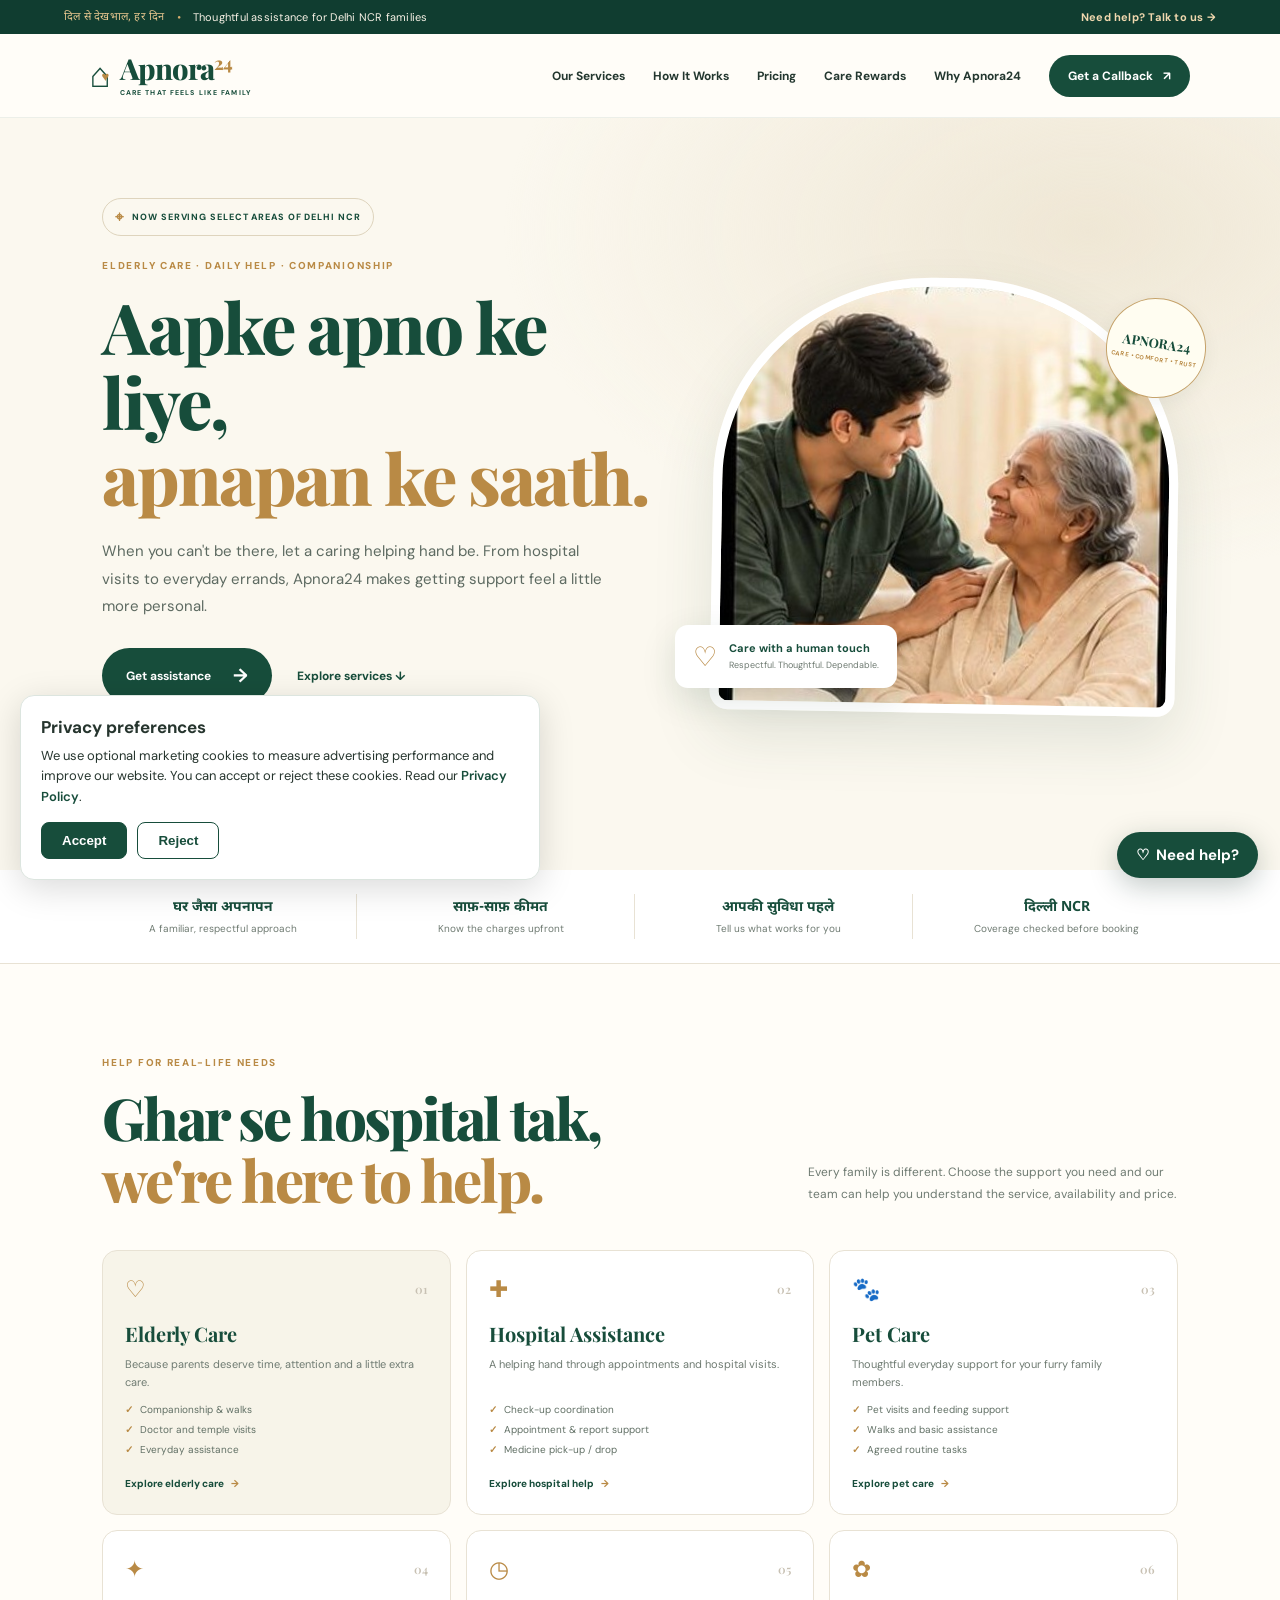
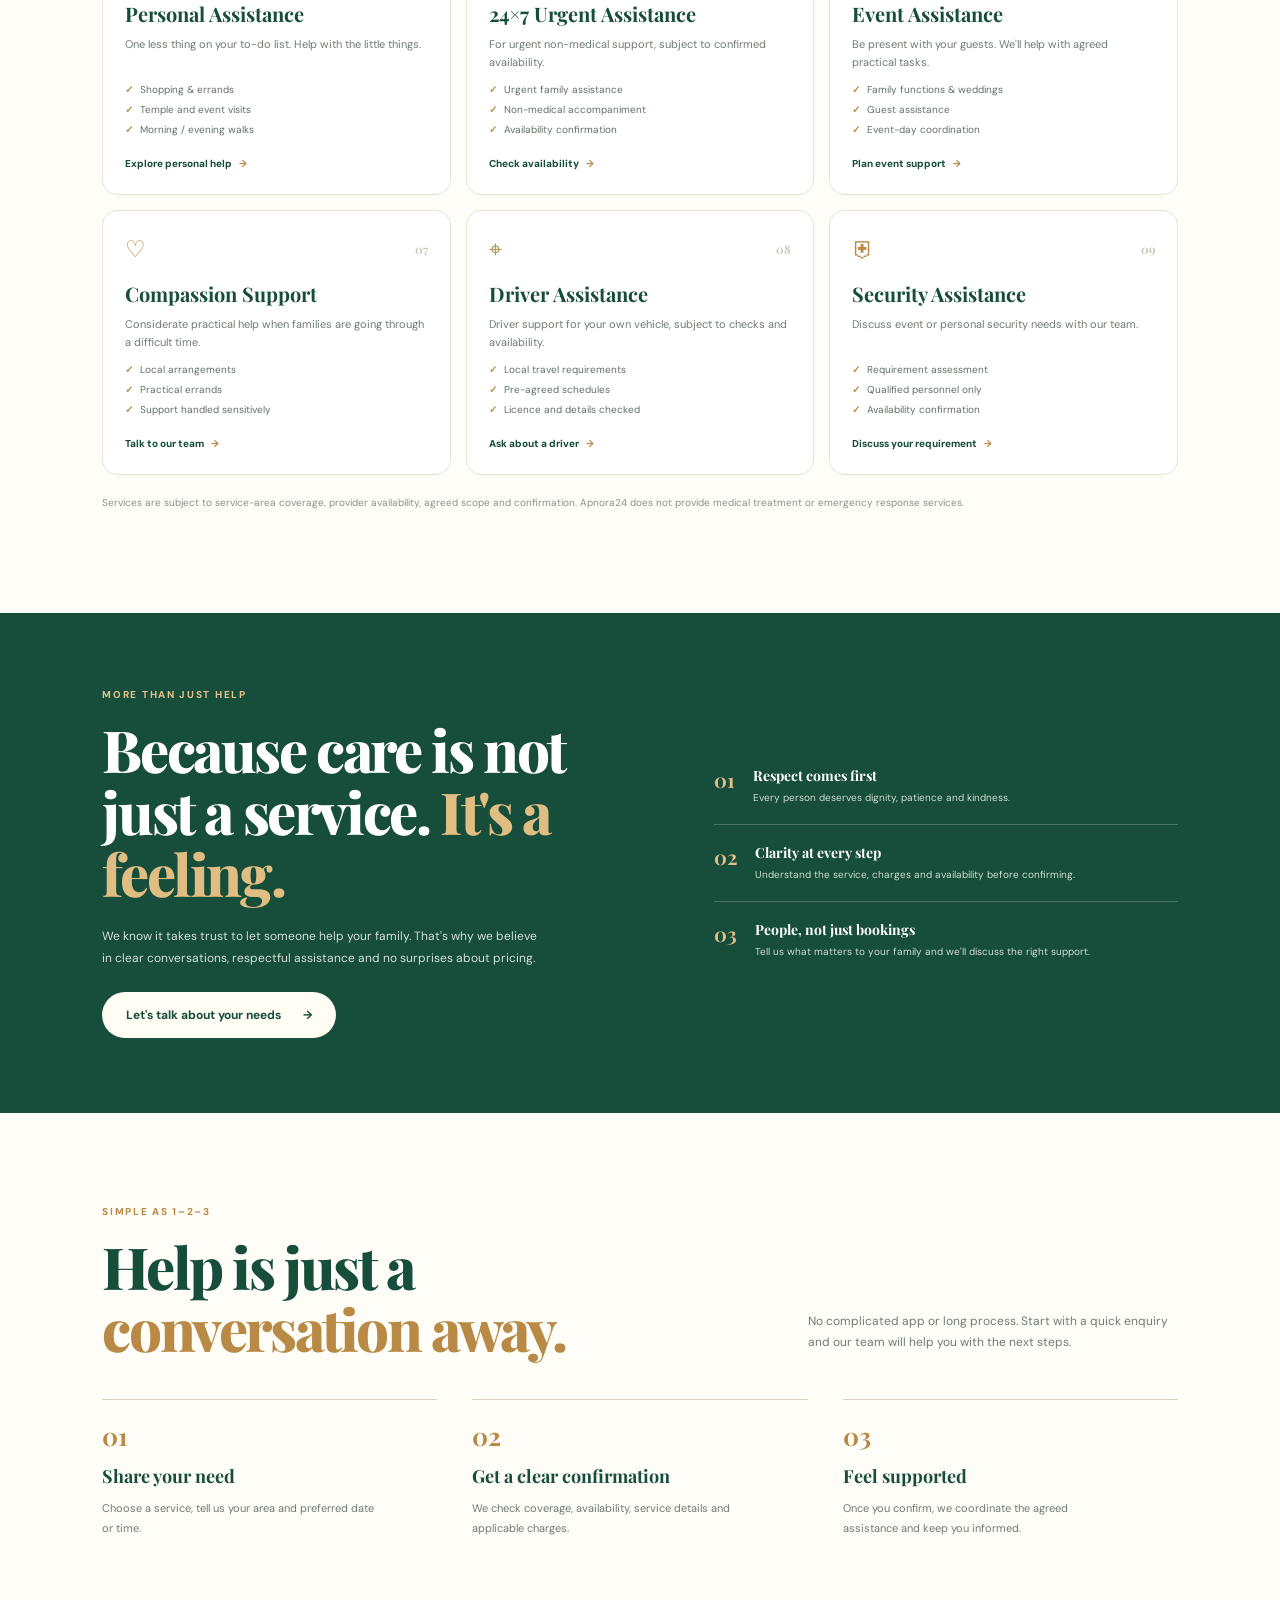
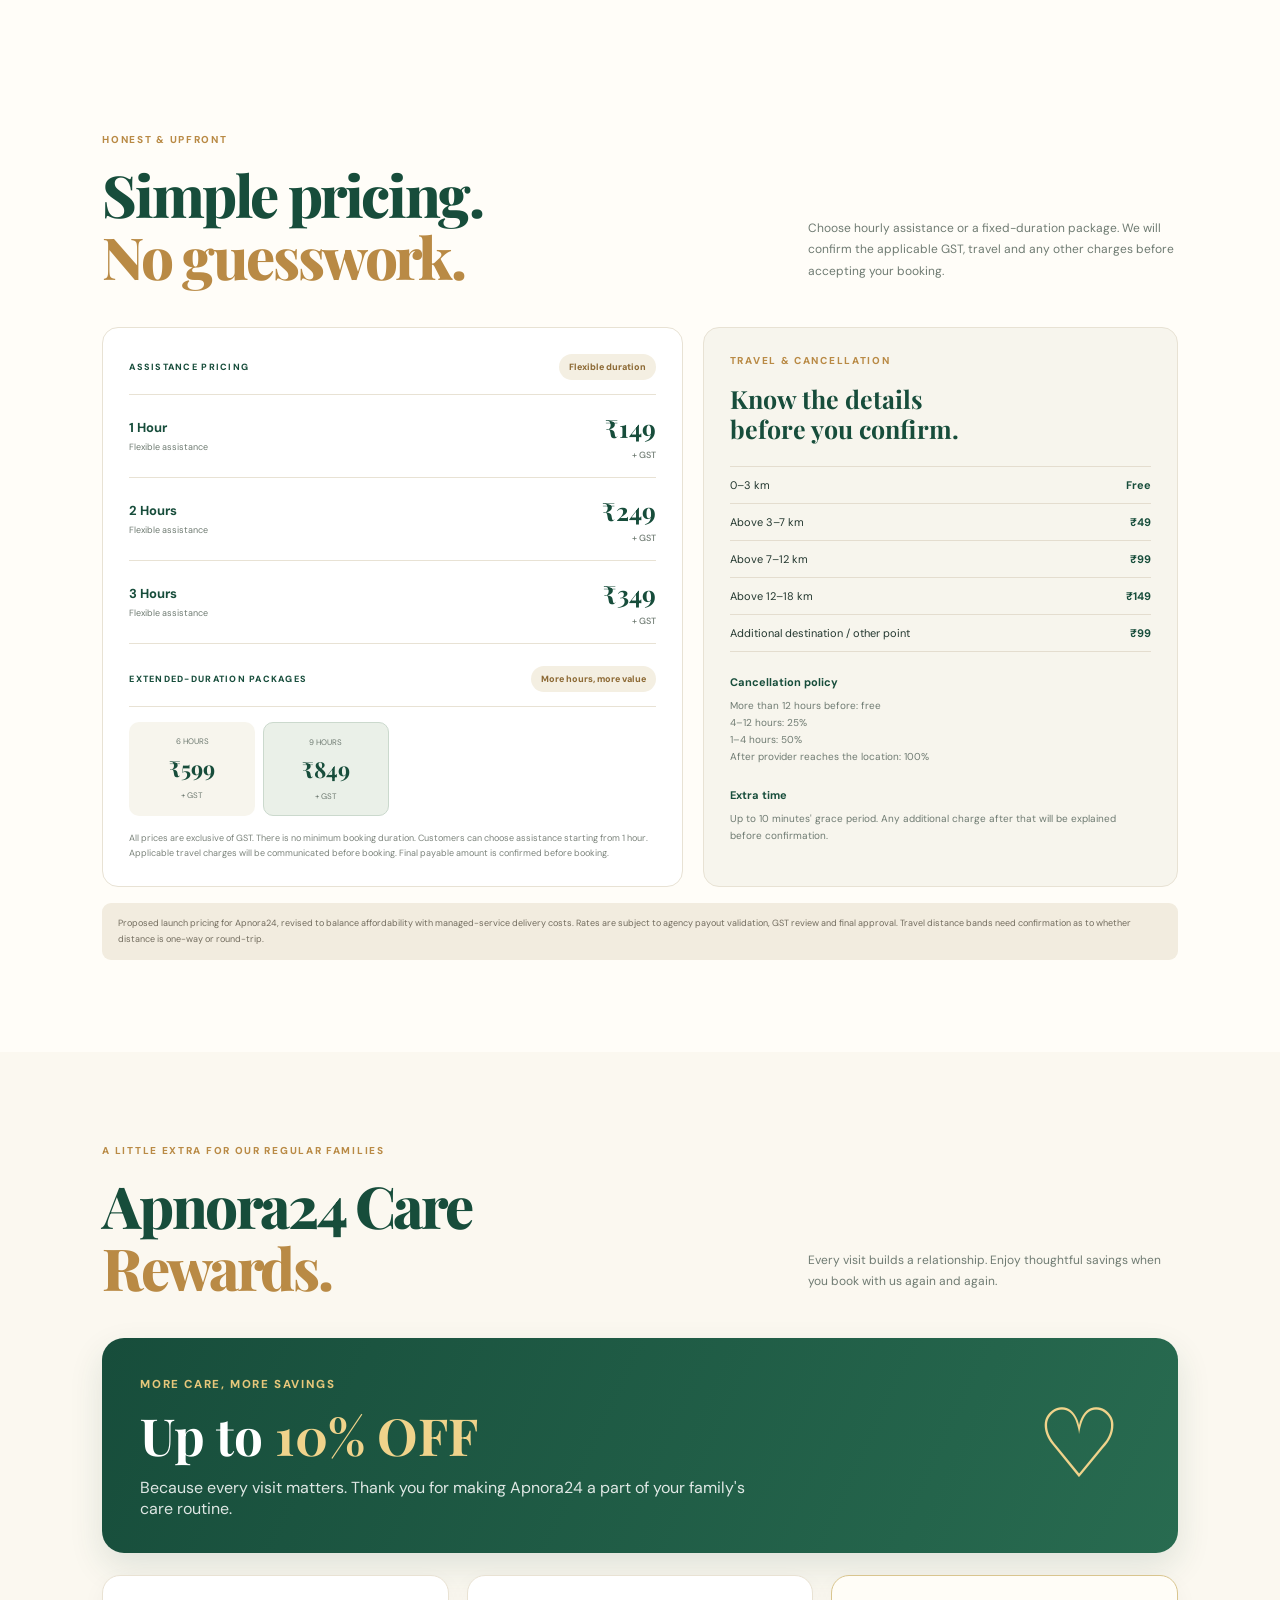
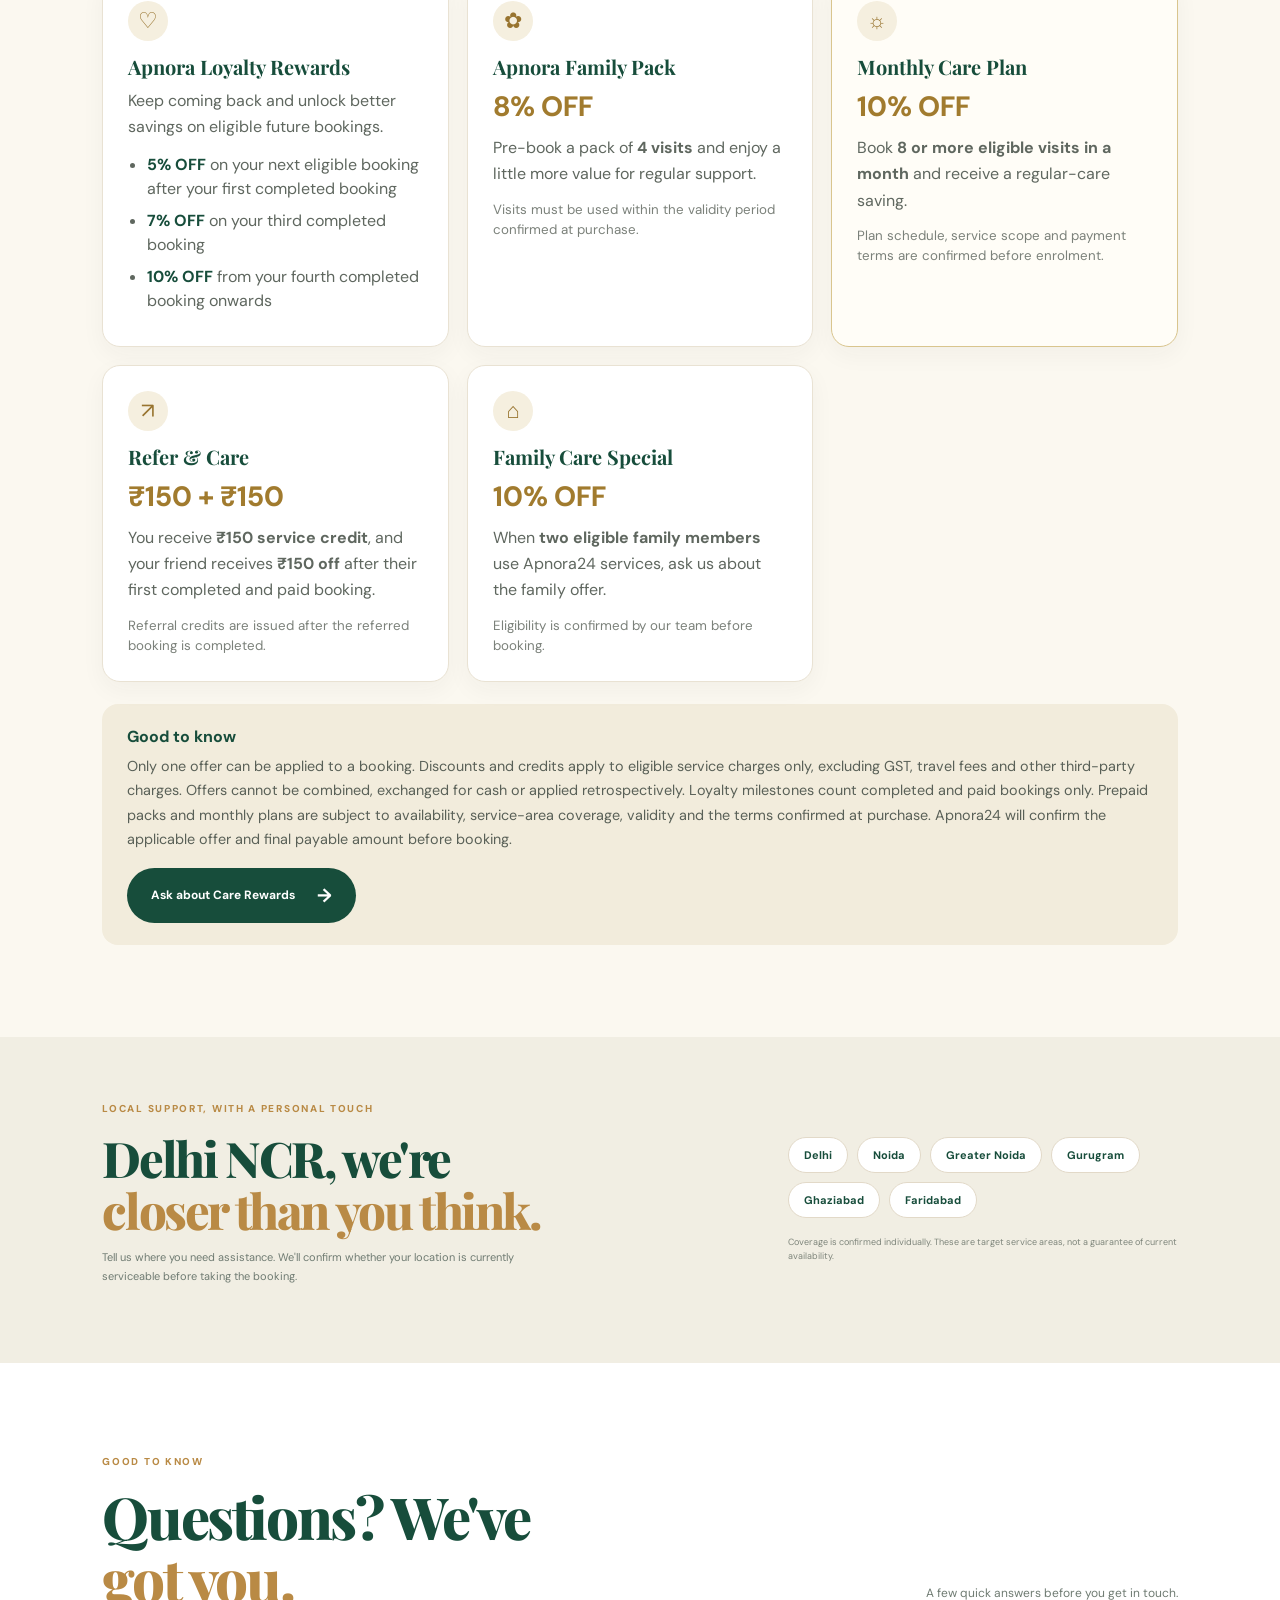
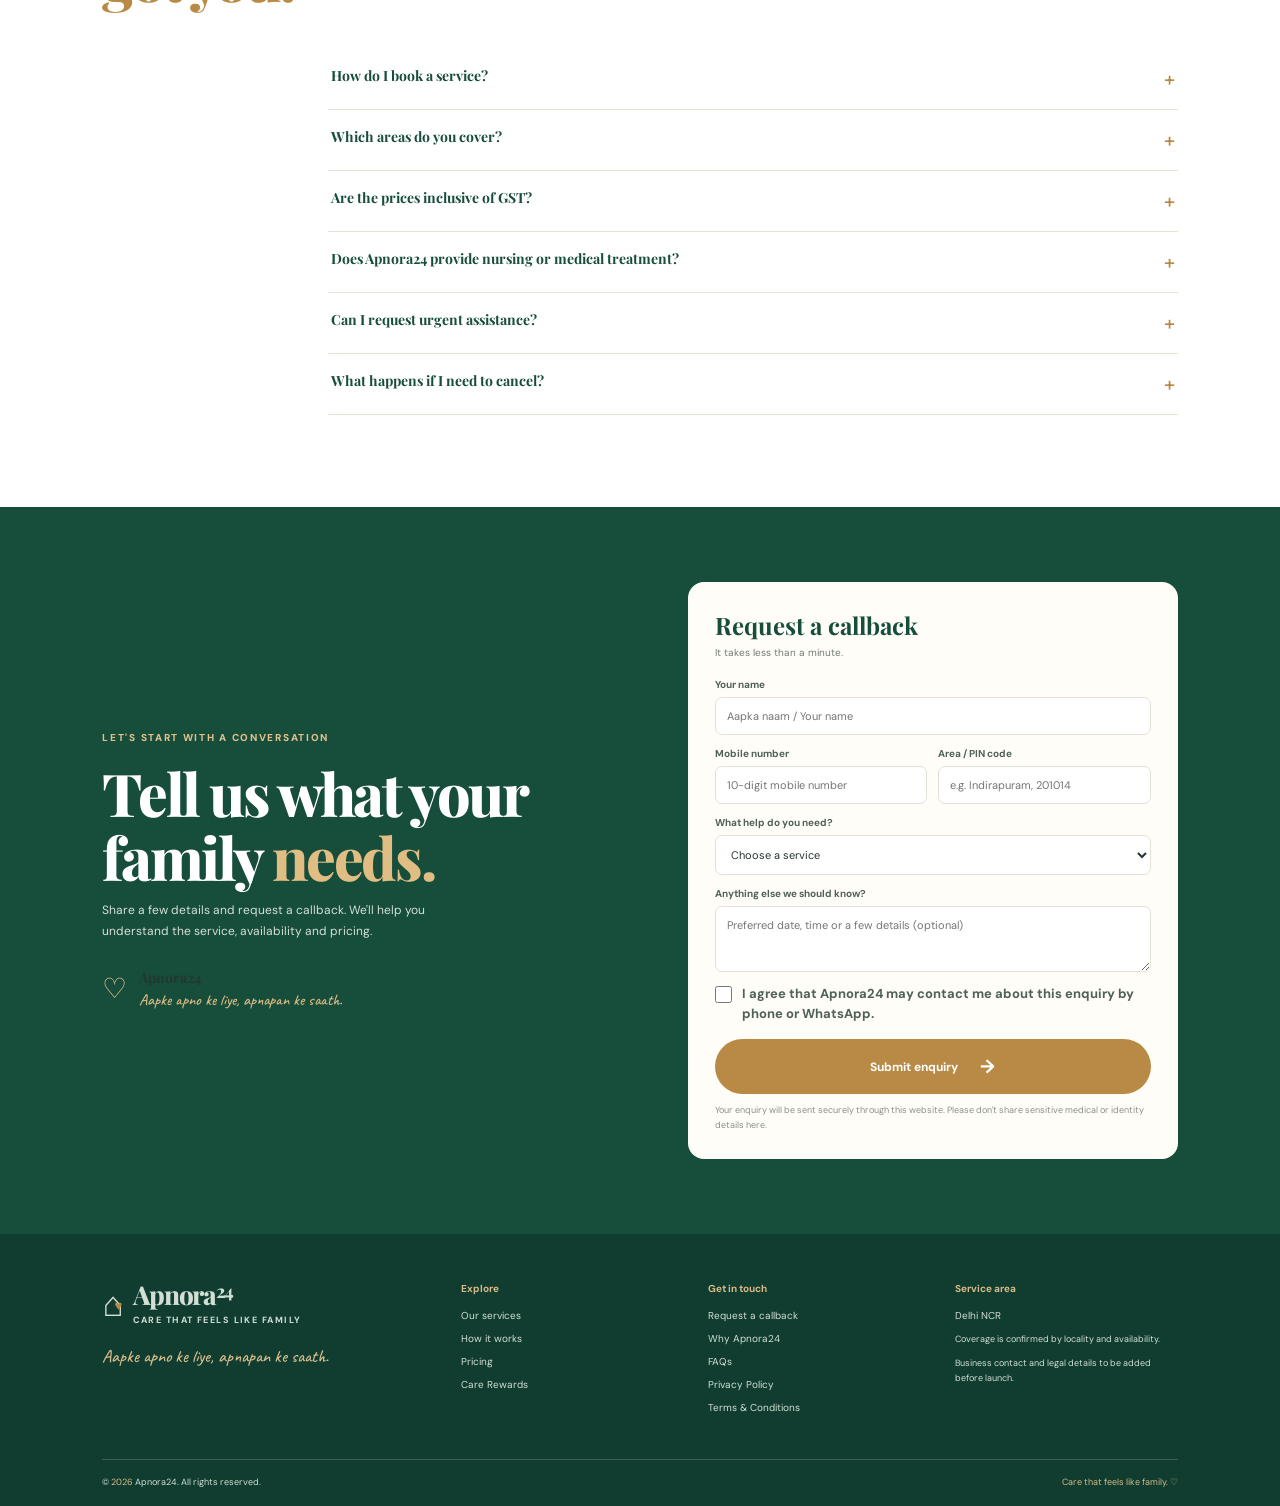
==== apnora24-simple-netlify/index.html @ 3bbb3d03 "Apnora 24 code" ====
<!doctype html>
<html lang="en">
<head>
<meta charset="utf-8"><meta name="viewport" content="width=device-width, initial-scale=1">
<meta name="theme-color" content="#174d3b">
<meta name="robots" content="index, follow, max-image-preview:large">
<link rel="canonical" href="https://apnora24.in/">
<meta property="og:type" content="website">
<meta property="og:site_name" content="Apnora24">
<meta property="og:title" content="Apnora24 | Aapke apno ke liye, apnapan ke saath">
<meta property="og:description" content="Thoughtful elderly care, hospital assistance, pet care and everyday help for families across Delhi NCR.">
<meta property="og:url" content="https://apnora24.in/">
<meta property="og:image" content="https://apnora24.in/assets/care-companionship.jpg">
<meta property="og:image:alt" content="A warm moment between a caregiver and an elderly woman">
<meta name="twitter:card" content="summary_large_image">
<meta name="twitter:title" content="Apnora24 | Care that feels like family">
<meta name="twitter:description" content="Thoughtful assistance for families across Delhi NCR.">
<meta name="twitter:image" content="https://apnora24.in/assets/care-companionship.jpg">
<meta name="twitter:image:alt" content="A warm moment between a caregiver and an elderly woman">
<script type="application/ld+json">
{
  "@context": "https://schema.org",
  "@type": "Organization",
  "name": "Apnora24",
  "url": "https://apnora24.in/",
  "description": "Apnora24 provides non-clinical elderly care, hospital assistance, pet care and everyday assistance, subject to service-area coverage and availability.",
  "areaServed": {
    "@type": "AdministrativeArea",
    "name": "Delhi NCR, India"
  }
}
</script>
<meta name="description" content="Apnora24 brings thoughtful elderly care, hospital assistance, pet care and everyday help to families across Delhi NCR. Aapke apno ke liye, apnapan ke saath.">
<title>Apnora24 | Aapke apno ke liye, apnapan ke saath</title>
<link rel="preconnect" href="https://fonts.googleapis.com"><link rel="preconnect" href="https://fonts.gstatic.com" crossorigin>
<link href="https://fonts.googleapis.com/css2?family=DM+Sans:wght@400;500;600;700;800&family=Playfair+Display:wght@600;700;800&family=Noto+Sans+Devanagari:wght@400;500;600;700&family=Caveat:wght@500;600&display=swap" rel="stylesheet">
<link rel="stylesheet" href="styles.css">
<link rel="stylesheet" href="chat-widget.css">

<!-- Meta Pixel: consent-aware implementation -->
<script>
(function () {
  const PIXEL_ID = '1495235305780055';
  const CONSENT_KEY = 'apnora24_marketing_consent';

  function loadMetaPixel() {
    if (window.apnoraPixelLoaded) return;

    window.apnoraPixelLoaded = true;

    !function(f,b,e,v,n,t,s)
    {
      if(f.fbq)return;
      n=f.fbq=function(){
        n.callMethod ?
        n.callMethod.apply(n,arguments) : n.queue.push(arguments);
      };
      if(!f._fbq)f._fbq=n;
      n.push=n;
      n.loaded=true;
      n.version='2.0';
      n.queue=[];
      t=b.createElement(e);
      t.async=true;
      t.src=v;
      s=b.getElementsByTagName(e)[0];
      s.parentNode.insertBefore(t,s);
    }(window, document, 'script',
      'https://connect.facebook.net/en_US/fbevents.js');

    fbq('init', PIXEL_ID);
    fbq('track', 'PageView');
  }

  window.apnoraEnableMarketingTracking = function () {
    try {
      localStorage.setItem(CONSENT_KEY, 'accepted');
    } catch (e) {}

    loadMetaPixel();
  };

  window.apnoraRejectMarketingTracking = function () {
    try {
      localStorage.setItem(CONSENT_KEY, 'rejected');
    } catch (e) {}
  };

  try {
    if (localStorage.getItem(CONSENT_KEY) === 'accepted') {
      loadMetaPixel();
    }
  } catch (e) {}
})();
</script>
<!-- End consent-aware Meta Pixel -->
</head>
<body>
<div class="announcement"><span>दिल से देखभाल, हर दिन</span><i>•</i> Thoughtful assistance for Delhi NCR families <a href="#enquiry">Need help? Talk to us <b>→</b></a></div>
<header class="header">
  <a class="brand" href="#home" aria-label="Apnora24 home"><span class="brand-symbol">⌂<b>♥</b></span><span class="brand-name">Apnora<span>24</span><small>CARE THAT FEELS LIKE FAMILY</small></span></a>
  <button class="menu-toggle" aria-label="Open navigation" aria-expanded="false">☰</button>
  <nav class="nav"><a href="#services">Our Services</a><a href="#how">How It Works</a><a href="#pricing">Pricing</a><a href="#care-rewards">Care Rewards</a><a href="#why">Why Apnora24</a><a class="nav-cta" href="#enquiry">Get a Callback <span>↗</span></a></nav>
</header>

<main>
<section class="hero" id="home">
 <div class="hero-copy">
  <div class="location-pill"><span>⌖</span> NOW SERVING SELECT AREAS OF DELHI NCR</div>
  <div class="eyebrow">ELDERLY CARE · DAILY HELP · COMPANIONSHIP</div>
  <h1>Aapke apno ke liye,<br><em>apnapan ke saath.</em></h1>
  <p class="hero-lead">When you can't be there, let a caring helping hand be. From hospital visits to everyday errands, Apnora24 makes getting support feel a little more personal.</p>
  <div class="hero-actions"><a class="btn btn-primary" href="#enquiry">Get assistance <span>→</span></a><a class="text-link" href="#services">Explore services <span>↓</span></a></div>
  <div class="hero-assurance"><span>✓ Clear pricing before confirmation</span><span>✓ Support for everyday needs</span></div>
  <div class="hero-hindi">“Apno ka khayal, ab aur aasaan.”</div>
 </div>
 <div class="hero-visual"><div class="hero-photo"><img src="assets/care-companionship.jpg" alt="A warm moment between a caregiver and an elderly woman"></div><div class="floating-card"><span class="heart">♡</span><div><b>Care with a human touch</b><small>Respectful. Thoughtful. Dependable.</small></div></div><div class="round-stamp">APNORA24<br><small>CARE • COMFORT • TRUST</small></div></div>
</section>

<section class="quick-benefits"><div><b>घर जैसा अपनापन</b><span>A familiar, respectful approach</span></div><div><b>साफ़-साफ़ कीमत</b><span>Know the charges upfront</span></div><div><b>आपकी सुविधा पहले</b><span>Tell us what works for you</span></div><div><b>दिल्ली NCR</b><span>Coverage checked before booking</span></div></section>

<section class="section services-section" id="services">
 <div class="section-heading"><div><div class="eyebrow">HELP FOR REAL-LIFE NEEDS</div><h2>Ghar se hospital tak,<br><em>we're here to help.</em></h2></div><p>Every family is different. Choose the support you need and our team can help you understand the service, availability and price.</p></div>
 <div class="service-grid">
  <article class="service-card featured"><div class="service-top"><span class="service-icon">♡</span><span class="service-number">01</span></div><h3>Elderly Care</h3><p>Because parents deserve time, attention and a little extra care.</p><ul><li>Companionship & walks</li><li>Doctor and temple visits</li><li>Everyday assistance</li></ul><a href="#enquiry">Explore elderly care <span>→</span></a></article>
  <article class="service-card"><div class="service-top"><span class="service-icon">✚</span><span class="service-number">02</span></div><h3>Hospital Assistance</h3><p>A helping hand through appointments and hospital visits.</p><ul><li>Check-up coordination</li><li>Appointment & report support</li><li>Medicine pick-up / drop</li></ul><a href="#enquiry">Explore hospital help <span>→</span></a></article>
  <article class="service-card"><div class="service-top"><span class="service-icon">🐾</span><span class="service-number">03</span></div><h3>Pet Care</h3><p>Thoughtful everyday support for your furry family members.</p><ul><li>Pet visits and feeding support</li><li>Walks and basic assistance</li><li>Agreed routine tasks</li></ul><a href="#enquiry">Explore pet care <span>→</span></a></article>
  <article class="service-card"><div class="service-top"><span class="service-icon">✦</span><span class="service-number">04</span></div><h3>Personal Assistance</h3><p>One less thing on your to-do list. Help with the little things.</p><ul><li>Shopping & errands</li><li>Temple and event visits</li><li>Morning / evening walks</li></ul><a href="#enquiry">Explore personal help <span>→</span></a></article>
  <article class="service-card"><div class="service-top"><span class="service-icon">◷</span><span class="service-number">05</span></div><h3>24×7 Urgent Assistance</h3><p>For urgent non-medical support, subject to confirmed availability.</p><ul><li>Urgent family assistance</li><li>Non-medical accompaniment</li><li>Availability confirmation</li></ul><a href="#enquiry">Check availability <span>→</span></a></article>
  <article class="service-card"><div class="service-top"><span class="service-icon">✿</span><span class="service-number">06</span></div><h3>Event Assistance</h3><p>Be present with your guests. We'll help with agreed practical tasks.</p><ul><li>Family functions & weddings</li><li>Guest assistance</li><li>Event-day coordination</li></ul><a href="#enquiry">Plan event support <span>→</span></a></article>
  <article class="service-card"><div class="service-top"><span class="service-icon">♡</span><span class="service-number">07</span></div><h3>Compassion Support</h3><p>Considerate practical help when families are going through a difficult time.</p><ul><li>Local arrangements</li><li>Practical errands</li><li>Support handled sensitively</li></ul><a href="#enquiry">Talk to our team <span>→</span></a></article>
  <article class="service-card"><div class="service-top"><span class="service-icon">⌖</span><span class="service-number">08</span></div><h3>Driver Assistance</h3><p>Driver support for your own vehicle, subject to checks and availability.</p><ul><li>Local travel requirements</li><li>Pre-agreed schedules</li><li>Licence and details checked</li></ul><a href="#enquiry">Ask about a driver <span>→</span></a></article>
  <article class="service-card"><div class="service-top"><span class="service-icon">⛨</span><span class="service-number">09</span></div><h3>Security Assistance</h3><p>Discuss event or personal security needs with our team.</p><ul><li>Requirement assessment</li><li>Qualified personnel only</li><li>Availability confirmation</li></ul><a href="#enquiry">Discuss your requirement <span>→</span></a></article>
 </div>
 <p class="section-footnote">Services are subject to service-area coverage, provider availability, agreed scope and confirmation. Apnora24 does not provide medical treatment or emergency response services.</p>
</section>

<section class="family-banner" id="why"><div class="family-copy"><div class="eyebrow light">MORE THAN JUST HELP</div><h2>Because care is not<br>just a service. <em>It's a feeling.</em></h2><p>We know it takes trust to let someone help your family. That's why we believe in clear conversations, respectful assistance and no surprises about pricing.</p><a class="btn btn-light" href="#enquiry">Let's talk about your needs <span>→</span></a></div><div class="family-points"><div><b>01</b><span><strong>Respect comes first</strong><small>Every person deserves dignity, patience and kindness.</small></span></div><div><b>02</b><span><strong>Clarity at every step</strong><small>Understand the service, charges and availability before confirming.</small></span></div><div><b>03</b><span><strong>People, not just bookings</strong><small>Tell us what matters to your family and we'll discuss the right support.</small></span></div></div></section>

<section class="section how-section" id="how"><div class="section-heading"><div><div class="eyebrow">SIMPLE AS 1–2–3</div><h2>Help is just a<br><em>conversation away.</em></h2></div><p>No complicated app or long process. Start with a quick enquiry and our team will help you with the next steps.</p></div><div class="steps"><div><span>01</span><h3>Share your need</h3><p>Choose a service, tell us your area and preferred date or time.</p></div><div><span>02</span><h3>Get a clear confirmation</h3><p>We check coverage, availability, service details and applicable charges.</p></div><div><span>03</span><h3>Feel supported</h3><p>Once you confirm, we coordinate the agreed assistance and keep you informed.</p></div></div></section>

<section class="section pricing-section" id="pricing"><div class="section-heading"><div><div class="eyebrow">HONEST & UPFRONT</div><h2>Simple pricing.<br><em>No guesswork.</em></h2></div><p>Choose hourly assistance or a fixed-duration package. We will confirm the applicable GST, travel and any other charges before accepting your booking.</p></div>
 <div class="pricing-layout">
    <div class="price-panel">
      <div class="price-panel-head"><span>ASSISTANCE PRICING</span><span class="price-tag">Flexible duration</span></div>
      <div class="hourly-row"><div><strong>1 Hour</strong><small>Flexible assistance</small></div><div class="price">₹149<small>+ GST</small></div></div>
      <div class="hourly-row"><div><strong>2 Hours</strong><small>Flexible assistance</small></div><div class="price">₹249<small>+ GST</small></div></div>
      <div class="hourly-row"><div><strong>3 Hours</strong><small>Flexible assistance</small></div><div class="price">₹349<small>+ GST</small></div></div>
      <div class="price-panel-head package-title"><span>EXTENDED-DURATION PACKAGES</span><span class="price-tag">More hours, more value</span></div>
      <div class="package-grid"><div class="package"><small>6 HOURS</small><strong>₹599</strong><span>+ GST</span></div><div class="package best"><small>9 HOURS</small><strong>₹849</strong><span>+ GST</span></div></div>
      <p class="price-note">All prices are exclusive of GST. There is no minimum booking duration. Customers can choose assistance starting from 1 hour. Applicable travel charges will be communicated before booking. Final payable amount is confirmed before booking.</p>
    </div>
    <div class="fees-panel"><div class="eyebrow">TRAVEL & CANCELLATION</div><h3>Know the details<br>before you confirm.</h3><div class="fee-list"><div><span>0–3 km</span><b>Free</b></div><div><span>Above 3–7 km</span><b>₹49</b></div><div><span>Above 7–12 km</span><b>₹99</b></div><div><span>Above 12–18 km</span><b>₹149</b></div><div><span>Additional destination / other point</span><b>₹99</b></div></div><div class="policy-mini"><strong>Cancellation policy</strong><p>More than 12 hours before: free<br>4–12 hours: 25%<br>1–4 hours: 50%<br>After provider reaches the location: 100%</p></div><div class="policy-mini"><strong>Extra time</strong><p>Up to 10 minutes' grace period. Any additional charge after that will be explained before confirmation.</p></div></div></div>
 <div class="pricing-disclaimer">Proposed launch pricing for Apnora24, revised to balance affordability with managed-service delivery costs. Rates are subject to agency payout validation, GST review and final approval. Travel distance bands need confirmation as to whether distance is one-way or round-trip.</div>
</section>

<section class="section rewards-section" id="care-rewards">
  <div class="section-heading">
    <div>
      <div class="eyebrow">A LITTLE EXTRA FOR OUR REGULAR FAMILIES</div>
      <h2>Apnora24 Care<br><em>Rewards.</em></h2>
    </div>
    <p>Every visit builds a relationship. Enjoy thoughtful savings when you book with us again and again.</p>
  </div>

  <div class="rewards-hero">
    <div>
      <span class="rewards-kicker">MORE CARE, MORE SAVINGS</span>
      <h3>Up to <strong>10% OFF</strong></h3>
      <p>Because every visit matters. Thank you for making Apnora24 a part of your family's care routine.</p>
    </div>
    <div class="rewards-heart" aria-hidden="true">♡</div>
  </div>

  <div class="rewards-grid">
    <article class="reward-card">
      <span class="reward-icon">♡</span>
      <h3>Apnora Loyalty Rewards</h3>
      <p>Keep coming back and unlock better savings on eligible future bookings.</p>
      <ul>
        <li><strong>5% OFF</strong> on your next eligible booking after your first completed booking</li>
        <li><strong>7% OFF</strong> on your third completed booking</li>
        <li><strong>10% OFF</strong> from your fourth completed booking onwards</li>
      </ul>
    </article>

    <article class="reward-card">
      <span class="reward-icon">✿</span>
      <h3>Apnora Family Pack</h3>
      <div class="reward-offer">8% OFF</div>
      <p>Pre-book a pack of <strong>4 visits</strong> and enjoy a little more value for regular support.</p>
      <small>Visits must be used within the validity period confirmed at purchase.</small>
    </article>

    <article class="reward-card featured-reward">
      <span class="reward-icon">☼</span>
      <h3>Monthly Care Plan</h3>
      <div class="reward-offer">10% OFF</div>
      <p>Book <strong>8 or more eligible visits in a month</strong> and receive a regular-care saving.</p>
      <small>Plan schedule, service scope and payment terms are confirmed before enrolment.</small>
    </article>

    <article class="reward-card">
      <span class="reward-icon">↗</span>
      <h3>Refer & Care</h3>
      <div class="reward-offer">₹150 + ₹150</div>
      <p>You receive <strong>₹150 service credit</strong>, and your friend receives <strong>₹150 off</strong> after their first completed and paid booking.</p>
      <small>Referral credits are issued after the referred booking is completed.</small>
    </article>

    <article class="reward-card">
      <span class="reward-icon">⌂</span>
      <h3>Family Care Special</h3>
      <div class="reward-offer">10% OFF</div>
      <p>When <strong>two eligible family members</strong> use Apnora24 services, ask us about the family offer.</p>
      <small>Eligibility is confirmed by our team before booking.</small>
    </article>
  </div>

  <div class="rewards-terms">
    <strong>Good to know</strong>
    <p>Only one offer can be applied to a booking. Discounts and credits apply to eligible service charges only, excluding GST, travel fees and other third-party charges. Offers cannot be combined, exchanged for cash or applied retrospectively. Loyalty milestones count completed and paid bookings only. Prepaid packs and monthly plans are subject to availability, service-area coverage, validity and the terms confirmed at purchase. Apnora24 will confirm the applicable offer and final payable amount before booking.</p>
    <a class="btn btn-primary" href="#enquiry">Ask about Care Rewards <span>→</span></a>
  </div>
</section>


<section class="ncr-section"><div><div class="eyebrow">LOCAL SUPPORT, WITH A PERSONAL TOUCH</div><h2>Delhi NCR, we're<br><em>closer than you think.</em></h2><p>Tell us where you need assistance. We'll confirm whether your location is currently serviceable before taking the booking.</p></div><div class="area-chips"><span>Delhi</span><span>Noida</span><span>Greater Noida</span><span>Gurugram</span><span>Ghaziabad</span><span>Faridabad</span><small>Coverage is confirmed individually. These are target service areas, not a guarantee of current availability.</small></div></section>

<section class="faq-section section" id="faq"><div class="section-heading"><div><div class="eyebrow">GOOD TO KNOW</div><h2>Questions? We've<br><em>got you.</em></h2></div><p>A few quick answers before you get in touch.</p></div><div class="faq-list">
 <details><summary>How do I book a service?</summary><p>Send an enquiry through the form or WhatsApp once the official number is connected. Our team will confirm service details, coverage, availability and price before accepting the booking.</p></details>
 <details><summary>Which areas do you cover?</summary><p>Apnora24 is being set up for Delhi NCR. Service availability is checked by locality and schedule, so please share your PIN code or area with your enquiry.</p></details>
 <details><summary>Are the prices inclusive of GST?</summary><p>The hourly rates shown are marked as plus GST. For fixed packages, applicable GST and any travel charges will be clarified in the final quote before confirmation.</p></details>
 <details><summary>Does Apnora24 provide nursing or medical treatment?</summary><p>No. The services described on this website are assistance services, not diagnosis, nursing procedures, medical treatment or ambulance services. Any regulated clinical service would require a separately approved and appropriately qualified service model.</p></details>
 <details><summary>Can I request urgent assistance?</summary><p>You can enquire about urgent non-medical assistance. It is subject to actual team and provider availability and is not an emergency medical response service. For emergencies in India, call 112.</p></details>
 <details><summary>What happens if I need to cancel?</summary><p>The proposed cancellation schedule is shown in the pricing section. The applicable policy and amount will be shared during confirmation. Please verify the final approved policy before placing a booking.</p></details>
 </div></section>

<section class="enquiry-section" id="enquiry"><div class="enquiry-copy"><div class="eyebrow light">LET'S START WITH A CONVERSATION</div><h2>Tell us what your<br>family <em>needs.</em></h2><p>Share a few details and request a callback. We'll help you understand the service, availability and pricing.</p><div class="contact-promise"><span>♡</span><div><b>Apnora24</b><small>Aapke apno ke liye, apnapan ke saath.</small></div></div></div>
 <form class="enquiry-form" id="enquiryForm" name="apnora24-enquiry" method="POST" data-netlify="true" netlify-honeypot="bot-field">
  <input type="hidden" name="form-name" value="apnora24-enquiry">
  <p class="apnora-honeypot" aria-hidden="true"><label>Leave this field empty <input name="bot-field" tabindex="-1" autocomplete="off"></label></p>
  <input type="hidden" name="subject" value="New Apnora24 website enquiry">
  <h3>Request a callback</h3><p class="form-intro">It takes less than a minute.</p>
  <label>Your name<input name="name" required maxlength="100" placeholder="Aapka naam / Your name"></label>
  <div class="form-row"><label>Mobile number<input name="phone" required inputmode="numeric" pattern="[6-9][0-9]{9}" maxlength="10" placeholder="10-digit mobile number"></label><label>Area / PIN code<input name="area" required maxlength="120" placeholder="e.g. Indirapuram, 201014"></label></div>
  <label>What help do you need?<select name="service" required><option value="">Choose a service</option><option>Elderly Care</option><option>Hospital Assistance</option><option>Pet Care</option><option>Personal Assistance</option><option>24×7 Urgent Assistance</option><option>Event Assistance</option><option>Compassion Support</option><option>Driver Assistance</option><option>Security Assistance</option></select></label>
  <label>Anything else we should know?<textarea name="message" rows="3" maxlength="1000" placeholder="Preferred date, time or a few details (optional)"></textarea></label>
  <label class="apnora-consent"><input type="checkbox" name="contactConsent" value="Yes" required><span>I agree that Apnora24 may contact me about this enquiry by phone or WhatsApp.</span></label>
  <button class="btn btn-gold" type="submit">Submit enquiry <span>→</span></button>
  <p class="form-hint" id="formHint" role="status" aria-live="polite">Your enquiry will be sent securely through this website. Please don't share sensitive medical or identity details here.</p>
  <a class="apnora-whatsapp-after" id="whatsappAfterSubmit" hidden target="_blank" rel="noopener noreferrer">Continue on WhatsApp <span>→</span></a>
</form></section>
</main>
<footer class="footer"><div class="footer-brand"><a class="brand brand-footer" href="#home"><span class="brand-symbol">⌂<b>♥</b></span><span class="brand-name">Apnora<span>24</span><small>CARE THAT FEELS LIKE FAMILY</small></span></a><p>Aapke apno ke liye, apnapan ke saath.</p></div><div><strong>Explore</strong><a href="#services">Our services</a><a href="#how">How it works</a><a href="#pricing">Pricing</a><a href="#care-rewards">Care Rewards</a></div><div><strong>Get in touch</strong><a href="#enquiry">Request a callback</a><a href="#why">Why Apnora24</a><a href="#faq">FAQs</a><a href="privacy-policy.html">Privacy Policy</a><a href="terms.html">Terms &amp; Conditions</a></div><div><strong>Service area</strong><span>Delhi NCR</span><small>Coverage is confirmed by locality and availability.</small><small>Business contact and legal details to be added before launch.</small></div><div class="footer-bottom"><span>© <span id="year"></span> Apnora24. All rights reserved.</span><span>Care that feels like family. ♡</span></div></footer>

<div class="apnora-chat" id="apnoraChat">
  <button class="apnora-chat-launch" id="apnoraChatLaunch" type="button" aria-expanded="false" aria-controls="apnoraChatPanel" aria-label="Open Apnora24 website assistant">♡ <span>Need help?</span></button>
  <section class="apnora-chat-panel" id="apnoraChatPanel" aria-label="Apnora24 help assistant" hidden>
    <header class="apnora-chat-header"><div><strong>Apnora24 Assistant</strong><small>Instant answers · Website help</small></div><button id="apnoraChatClose" type="button" aria-label="Close chat">×</button></header>
    <div class="apnora-chat-messages" id="apnoraChatMessages" aria-live="polite" aria-relevant="additions"><div class="apnora-chat-bubble bot">Namaste! 👋 Welcome to Apnora24. I can help you understand our services, prices, Care Rewards and Delhi NCR coverage. You can also request a callback or continue on WhatsApp.</div></div>
    <div class="apnora-chat-quick" id="apnoraChatQuick" aria-label="Suggested questions"><button type="button" data-chat-action="services">Our services</button><button type="button" data-chat-action="pricing">Pricing</button><button type="button" data-chat-action="rewards">Care Rewards</button><button type="button" data-chat-action="areas">Service areas</button><button type="button" data-chat-action="booking">Request callback</button><button type="button" data-chat-action="whatsapp">WhatsApp</button></div>
    <form class="apnora-chat-input" id="apnoraChatForm"><input id="apnoraChatInput" type="text" maxlength="300" autocomplete="off" placeholder="Type your question..." aria-label="Type your question" required><button type="submit" aria-label="Send message">➤</button></form>
    <p class="apnora-chat-foot">Automated website assistant, not a live agent. For medical emergencies in India, call 112.</p>
  </section>
</div>

<script src="config.js"></script><script src="script.js"></script>

<!-- Marketing cookie consent -->
<div id="apnoraCookieBanner" class="cookie-banner" hidden>
  <div>
    <strong>Privacy preferences</strong>
    <p>
      We use optional marketing cookies to measure advertising
      performance and improve our website. You can accept or reject
      these cookies. Read our
      <a href="privacy-policy.html">Privacy Policy</a>.
    </p>
  </div>

  <div class="cookie-actions">
    <button type="button" id="apnoraAcceptCookies">
      Accept
    </button>

    <button type="button" id="apnoraRejectCookies">
      Reject
    </button>
  </div>
</div>
</body></html>
---- apnora24-simple-netlify/styles.css ----
*{box-sizing:border-box} :root{--green:#174d3b;--deep:#103d30;--gold:#b98a45;--cream:#fbf8ef;--ink:#23372f;--muted:#6f7b72;--line:#e8e2d4}html{scroll-behavior:smooth}body{margin:0;background:#fffdf8;color:var(--ink);font-family:"DM Sans","Noto Sans Devanagari",sans-serif}a{color:inherit;text-decoration:none}.announcement{background:var(--deep);color:#f8f2e6;padding:10px 5%;font-size:11px;display:flex;justify-content:center;gap:12px;align-items:center;letter-spacing:.02em}.announcement span{font-family:"Noto Sans Devanagari";color:#e5c58e}.announcement i{color:#d5ad6d}.announcement a{margin-left:auto;color:#f0d8ae;font-weight:700}.header{height:84px;display:flex;align-items:center;justify-content:space-between;padding:0 7%;background:#fffdf8;position:sticky;top:0;z-index:10;border-bottom:1px solid rgba(23,77,59,.08)}.brand{display:flex;align-items:center;gap:9px;color:var(--green)}.brand-symbol{font-size:35px;line-height:1;position:relative}.brand-symbol b{font-size:13px;color:var(--gold);position:absolute;left:12px;top:12px}.brand-name{font:800 29px "Playfair Display";letter-spacing:-1.3px;line-height:1}.brand-name>span{font-size:18px;color:var(--gold);vertical-align:top}.brand-name small{display:block;font:700 7px "DM Sans";letter-spacing:.16em;margin-top:5px}.nav{display:flex;align-items:center;gap:28px;font-size:12px;font-weight:700}.nav a:not(.nav-cta):hover{color:var(--gold)}.nav-cta{background:var(--green);color:white;padding:13px 19px;border-radius:30px}.nav-cta span{margin-left:7px}.menu-toggle{display:none;border:0;background:none;font-size:25px;color:var(--green)}.hero{background:radial-gradient(ellipse at 85% 15%,#efe7d5 0,transparent 38%),var(--cream);padding:80px 8% 78px;display:grid;grid-template-columns:1.08fr .92fr;gap:6%;align-items:center;overflow:hidden}.location-pill{display:inline-flex;gap:8px;align-items:center;padding:8px 12px;border:1px solid #ded4bd;border-radius:30px;color:var(--green);font-size:9px;font-weight:800;letter-spacing:.1em;margin-bottom:23px}.location-pill span{color:var(--gold);font-size:15px}.eyebrow{font-size:10px;font-weight:800;letter-spacing:.17em;color:var(--gold);margin-bottom:17px}.eyebrow.light{color:#e4c18b}.hero h1,.section h2,.family-copy h2,.enquiry-copy h2,.ncr-section h2{font:800 clamp(47px,5.5vw,72px)/1.07 "Playfair Display";letter-spacing:-2.4px;color:var(--green);margin:0}.hero h1 em,.section h2 em,.family-copy h2 em,.enquiry-copy h2 em,.ncr-section h2 em{font-style:normal;color:var(--gold)}.hero-lead{font-size:15px;line-height:1.85;max-width:510px;color:#5d6a61;margin:23px 0 27px}.hero-actions{display:flex;align-items:center;gap:25px}.btn{display:inline-flex;align-items:center;justify-content:center;gap:22px;border:0;border-radius:35px;padding:15px 24px;font:700 12px "DM Sans";cursor:pointer;transition:.2s}.btn:hover{transform:translateY(-2px);box-shadow:0 10px 25px #153d2d20}.btn-primary{background:var(--green);color:white}.btn-primary span,.btn-gold span{font-size:19px}.text-link{font-size:12px;font-weight:700;color:var(--green)}.hero-assurance{display:flex;flex-wrap:wrap;gap:17px;margin-top:29px;color:#66766a;font-size:10px}.hero-assurance span:first-letter{color:var(--gold)}.hero-hindi{font:600 22px "Caveat";color:#9a7844;margin-top:19px}.hero-visual{position:relative;max-width:470px;margin:auto;width:100%}.hero-photo{height:435px;border-radius:47% 47% 18px 18px;overflow:hidden;border:9px solid white;box-shadow:0 25px 60px #324d3820;transform:rotate(1deg)}.hero-photo img{width:100%;height:100%;object-fit:cover;object-position:center 43%}.floating-card{position:absolute;bottom:25px;left:-38px;background:white;padding:14px 18px;border-radius:13px;display:flex;gap:12px;align-items:center;box-shadow:0 12px 35px #153d2d20}.heart{font-size:27px;color:var(--gold)}.floating-card b,.floating-card small{display:block}.floating-card b{font-size:11px;color:var(--green)}.floating-card small{font-size:9px;color:var(--muted);margin-top:4px}.round-stamp{position:absolute;right:-28px;top:20px;width:100px;height:100px;border:1px solid #c6a36b;border-radius:50%;background:#fffdf1;display:grid;place-content:center;text-align:center;color:var(--green);font:700 13px "Playfair Display";transform:rotate(9deg);box-shadow:0 5px 18px #203b2810}.round-stamp small{font:700 6px "DM Sans";letter-spacing:.1em;color:var(--gold);margin-top:4px}.quick-benefits{display:grid;grid-template-columns:repeat(4,1fr);padding:24px 7%;background:white;border-bottom:1px solid var(--line);gap:10px}.quick-benefits div{padding:4px 15px;border-right:1px solid var(--line);text-align:center}.quick-benefits div:last-child{border:0}.quick-benefits b,.quick-benefits span{display:block}.quick-benefits b{font:700 14px "Noto Sans Devanagari";color:var(--green)}.quick-benefits span{font-size:10px;color:var(--muted);margin-top:5px}.section{padding:92px 8%}.section-heading{display:flex;justify-content:space-between;align-items:end;gap:40px;margin-bottom:40px}.section h2,.ncr-section h2{font-size:clamp(40px,4.7vw,58px)}.section-heading>p{max-width:370px;color:var(--muted);line-height:1.8;font-size:12px;margin-bottom:5px}.service-grid{display:grid;grid-template-columns:repeat(3,1fr);gap:15px}.service-card{border:1px solid var(--line);border-radius:15px;padding:23px 22px 21px;background:white;min-height:265px;transition:.22s}.service-card:hover{transform:translateY(-4px);box-shadow:0 15px 35px #1b4a3512;border-color:#d8c7a8}.service-card.featured{background:#f7f4e9}.service-top{display:flex;justify-content:space-between;align-items:center;margin-bottom:16px}.service-icon{font-size:23px;color:var(--gold)}.service-number{font:600 12px "Playfair Display";color:#c8c1b3}.service-card h3{font:700 20px "Playfair Display";color:var(--green);margin:0 0 8px}.service-card p{font-size:11px;line-height:1.65;color:var(--muted);min-height:37px;margin:0 0 11px}.service-card ul{list-style:none;padding:0;margin:0 0 15px}.service-card li{font-size:10px;color:#617065;margin:7px 0}.service-card li:before{content:"✓";color:var(--gold);font-weight:800;margin-right:7px}.service-card a{font-size:10px;font-weight:800;color:var(--green)}.service-card a span{color:var(--gold);margin-left:5px}.section-footnote{font-size:10px;color:#8a9188;margin-top:20px;line-height:1.6}.family-banner{background:var(--green);color:white;padding:75px 8%;display:grid;grid-template-columns:1fr .9fr;gap:9%;align-items:center}.family-copy h2{color:white;font-size:clamp(39px,4.7vw,58px)}.family-copy h2 em{color:#e0bd83}.family-copy>p{font-size:12px;line-height:1.8;color:#d4e0d7;max-width:440px;margin:22px 0}.btn-light{background:#fffdf4;color:var(--green)}.family-points>div{display:flex;gap:18px;padding:18px 0;border-bottom:1px solid #ffffff35}.family-points>div:last-child{border:0}.family-points>b,.family-points>div>b{font:700 20px "Playfair Display";color:#dfbd83}.family-points strong,.family-points small{display:block}.family-points strong{font:700 14px "Playfair Display"}.family-points small{font-size:10px;line-height:1.6;color:#d0ddd3;margin-top:5px}.steps{display:grid;grid-template-columns:repeat(3,1fr);gap:35px;margin-top:38px}.steps>div{border-top:1px solid #d9d0bd;padding-top:19px}.steps span{font:700 25px "Playfair Display";color:var(--gold)}.steps h3{font:700 18px "Playfair Display";color:var(--green);margin:12px 0 8px}.steps p{font-size:11px;line-height:1.8;color:var(--muted);max-width:280px}.pricing-section{background:#fffdf8}.pricing-layout{display:grid;grid-template-columns:1.1fr .9fr;gap:20px}.price-panel,.fees-panel{border:1px solid var(--line);border-radius:16px;padding:26px;background:white}.price-panel-head{display:flex;align-items:center;justify-content:space-between;font-size:9px;letter-spacing:.14em;font-weight:800;color:var(--green);padding-bottom:14px;border-bottom:1px solid var(--line)}.price-tag{font-size:9px;letter-spacing:0;background:#f4efe2;color:#8c6934;padding:7px 10px;border-radius:20px}.hourly-row{display:flex;justify-content:space-between;align-items:center;padding:16px 0;border-bottom:1px solid var(--line)}.hourly-row strong,.hourly-row small{display:block}.hourly-row strong{font-size:13px;color:var(--green)}.hourly-row small{font-size:9px;color:var(--muted);margin-top:5px}.price{font:700 25px "Playfair Display";color:var(--green);text-align:right}.price small{font:500 9px "DM Sans";color:var(--muted)}.urgent .price{color:#a56c35}.package-title{margin-top:22px}.package-grid{display:grid;grid-template-columns:repeat(4,1fr);gap:8px;margin-top:15px}.package{background:#f7f5ed;border-radius:10px;padding:14px 7px;text-align:center}.package.best{background:#eaf0e8;border:1px solid #cbd9cd}.package small,.package span{display:block;font-size:8px;color:var(--muted)}.package strong{display:block;font:700 22px "Playfair Display";color:var(--green);margin:7px 0}.price-note{font-size:9px;line-height:1.6;color:#7b837b;margin:15px 0 0}.fees-panel{background:#f7f5ed}.fees-panel h3{font:700 25px/1.2 "Playfair Display";color:var(--green);margin:0 0 22px}.fee-list{border-top:1px solid #e4ddcf}.fee-list div{display:flex;justify-content:space-between;padding:11px 0;border-bottom:1px solid #e4ddcf;font-size:11px}.fee-list b{color:var(--green)}.policy-mini{margin-top:18px}.policy-mini strong{font-size:11px;color:var(--green)}.policy-mini p{font-size:10px;line-height:1.7;color:var(--muted);margin:6px 0 0}.pricing-disclaimer{margin-top:16px;background:#f2ecdf;padding:13px 16px;border-radius:9px;color:#726c5e;font-size:9px;line-height:1.7}.ncr-section{background:#f1eee3;padding:65px 8%;display:flex;justify-content:space-between;align-items:center;gap:40px}.ncr-section h2{font-size:clamp(36px,4vw,49px)}.ncr-section p{font-size:11px;line-height:1.8;color:var(--muted);max-width:440px}.area-chips{display:flex;flex-wrap:wrap;gap:9px;max-width:390px}.area-chips span{background:white;border:1px solid #e2d9c8;border-radius:30px;padding:10px 15px;font-size:11px;color:var(--green);font-weight:700}.area-chips small{font-size:9px;color:#7e857b;line-height:1.6;margin-top:8px}.faq-section{background:white}.faq-list{max-width:850px;margin-left:auto}.faq-list details{border-bottom:1px solid var(--line);padding:17px 3px}.faq-list summary{font:700 14px "Playfair Display";color:var(--green);cursor:pointer;list-style:none;display:flex;justify-content:space-between;gap:20px}.faq-list summary:after{content:"+";font:500 20px "DM Sans";color:var(--gold)}.faq-list details[open] summary:after{content:"−"}.faq-list details p{font-size:11px;line-height:1.8;color:var(--muted);max-width:740px}.enquiry-section{background:var(--green);padding:75px 8%;display:grid;grid-template-columns:1fr 1fr;gap:9%;align-items:center}.enquiry-copy h2{color:white;font-size:clamp(42px,4.8vw,59px)}.enquiry-copy h2 em{color:#dfbd83}.enquiry-copy>p{color:#d5e0d7;line-height:1.8;font-size:12px;max-width:390px}.contact-promise{display:flex;align-items:center;gap:12px;margin-top:25px}.contact-promise>span{font-size:28px;color:#e2c08a}.contact-promise b,.contact-promise small{display:block}.contact-promise b{font:700 14px "Playfair Display"}.contact-promise small{font:500 16px "Caveat";color:#dfbd83;margin-top:3px}.enquiry-form{background:#fffdf8;border-radius:16px;padding:27px}.enquiry-form h3{font:700 24px "Playfair Display";color:var(--green);margin:0}.form-intro{font-size:10px;color:var(--muted);margin:5px 0 19px}.enquiry-form label{display:block;font-size:10px;font-weight:700;color:#506157;margin-bottom:12px}.enquiry-form input,.enquiry-form select,.enquiry-form textarea{display:block;width:100%;margin-top:6px;border:1px solid #e5e0d5;background:white;border-radius:7px;padding:11px;font:11px "DM Sans";color:var(--ink);outline:none}.enquiry-form input:focus,.enquiry-form select:focus,.enquiry-form textarea:focus{border-color:var(--green)}.form-row{display:grid;grid-template-columns:1fr 1fr;gap:11px}.btn-gold{background:var(--gold);color:white;width:100%;margin-top:4px}.form-hint{font-size:9px;line-height:1.6;color:#899087;margin-bottom:0}.footer{background:#103d30;color:#e7eee7;padding:48px 8% 18px;display:grid;grid-template-columns:1.5fr 1fr 1fr 1fr;gap:25px}.brand-footer{color:white}.brand-footer .brand-name{font-size:26px}.footer-brand>p{font:500 18px "Caveat";color:#d7bd8d}.footer>div:not(.footer-brand):not(.footer-bottom){display:flex;flex-direction:column;gap:10px;font-size:10px}.footer>div strong{color:#d8bb86;font-size:10px;margin-bottom:4px}.footer a,.footer span,.footer small{color:#d2dfd5}.footer a:hover{color:white}.footer small{font-size:9px;line-height:1.6}.footer-bottom{grid-column:1/-1;border-top:1px solid #ffffff30;padding-top:16px;margin-top:20px;display:flex;justify-content:space-between;color:#b9c9bd;font-size:9px}.footer-bottom span:last-child{color:#d8bb86}@media(max-width:900px){.nav{gap:15px}.hero{padding-top:60px}.hero h1{font-size:56px}.service-grid{grid-template-columns:repeat(2,1fr)}.pricing-layout{grid-template-columns:1fr}.family-banner{gap:5%}}@media(max-width:650px){.announcement{font-size:8px;gap:6px;flex-wrap:wrap}.announcement a{margin-left:0}.header{height:70px;padding:0 20px}.brand-name{font-size:25px}.menu-toggle{display:block}.nav{display:none;position:absolute;top:70px;left:0;right:0;background:#fffdf8;padding:20px 24px;flex-direction:column;align-items:stretch;box-shadow:0 15px 20px #102d2015}.nav.open{display:flex}.nav-cta{text-align:center}.hero{display:flex;flex-direction:column;align-items:stretch;padding:48px 23px 48px;gap:35px}.hero h1{font-size:47px;letter-spacing:-1.8px}.hero-lead{font-size:13px}.hero-assurance{font-size:9px;gap:10px}.hero-visual{width:85%;max-width:350px}.hero-photo{height:340px}.floating-card{left:-22px;bottom:14px;padding:10px 12px}.round-stamp{right:-22px;width:82px;height:82px;font-size:11px}.quick-benefits{grid-template-columns:1fr 1fr;padding:20px 13px;gap:15px}.quick-benefits div{border:0;text-align:left;padding:4px 9px}.quick-benefits b{font-size:12px}.quick-benefits span{font-size:9px}.section{padding:65px 22px}.section-heading{display:block;margin-bottom:28px}.section-heading>p{font-size:11px;margin-top:16px}.section h2{font-size:41px}.service-grid{grid-template-columns:1fr;gap:11px}.service-card{min-height:0;padding:20px}.service-card p{min-height:0}.family-banner{grid-template-columns:1fr;padding:60px 23px;gap:25px}.family-copy h2{font-size:40px}.family-points>div{padding:14px 0}.steps{grid-template-columns:1fr;gap:20px;margin-top:30px}.steps>div{padding-top:13px}.steps h3{margin:8px 0}.package-grid{grid-template-columns:repeat(2,1fr)}.price-panel,.fees-panel{padding:19px}.ncr-section{padding:55px 23px;display:block}.ncr-section h2{font-size:39px}.area-chips{margin-top:23px}.faq-list summary{font-size:12px}.enquiry-section{grid-template-columns:1fr;padding:58px 22px;gap:25px}.enquiry-copy h2{font-size:43px}.enquiry-form{padding:21px}.form-row{grid-template-columns:1fr;gap:0}.footer{padding:40px 22px 18px;grid-template-columns:1fr 1fr;gap:24px}.footer-brand{grid-column:1/-1}.footer-bottom{display:block;line-height:2}.footer-bottom span:last-child{display:block}}

/* Apnora24 Care Rewards */
.rewards-section { background: #fbf8f0; }
.rewards-hero {
  display:flex; align-items:center; justify-content:space-between; gap:24px;
  padding:34px 38px; margin:28px 0 22px; border-radius:22px;
  color:#fff; background:linear-gradient(115deg,#174d3b,#286b50);
  box-shadow:0 14px 34px rgba(23,77,59,.12);
}
.rewards-kicker { display:inline-block; font-size:.72rem; font-weight:800; letter-spacing:.14em; color:#e6c77b; }
.rewards-hero h3 { margin:8px 0; font-family:'Playfair Display',serif; font-size:clamp(2rem,4vw,3.3rem); }
.rewards-hero h3 strong { color:#f0d38b; }
.rewards-hero p { max-width:620px; margin:0; color:rgba(255,255,255,.86); }
.rewards-heart { color:#f0d38b; font-size:6rem; line-height:1; padding:0 18px; }
.rewards-grid { display:grid; grid-template-columns:repeat(3,minmax(0,1fr)); gap:18px; }
.reward-card {
  padding:25px; border:1px solid #e9e2d3; border-radius:18px; background:#fff;
  box-shadow:0 8px 24px rgba(35,55,43,.045);
}
.reward-card h3 { margin:12px 0 8px; color:#174d3b; font-family:'Playfair Display',serif; font-size:1.25rem; }
.reward-card p { margin:0 0 12px; color:#5f675f; line-height:1.65; }
.reward-card ul { margin:12px 0 0; padding-left:19px; color:#5f675f; }
.reward-card li { margin:8px 0; line-height:1.5; }
.reward-card li strong { color:#174d3b; }
.reward-icon { display:inline-grid; place-items:center; width:40px; height:40px; border-radius:50%; background:#f5efdf; color:#98742f; font-size:1.35rem; }
.reward-offer { margin:5px 0 10px; color:#a17b2e; font-size:1.75rem; font-weight:800; }
.reward-card small { display:block; color:#7b817a; line-height:1.5; }
.featured-reward { border:1px solid #d9c58e; background:#fffdf7; }
.rewards-terms { margin-top:22px; padding:22px 25px; border-radius:16px; background:#f2ecdc; color:#596057; }
.rewards-terms strong { display:block; margin-bottom:7px; color:#174d3b; }
.rewards-terms p { margin:0 0 16px; font-size:.9rem; line-height:1.7; }
@media (max-width:900px) {
  .rewards-grid { grid-template-columns:repeat(2,minmax(0,1fr)); }
}
@media (max-width:600px) {
  .rewards-hero { padding:26px 22px; }
  .rewards-heart { font-size:3.5rem; padding:0; }
  .rewards-grid { grid-template-columns:1fr; }
  .reward-card { padding:22px; }
}


/* Apnora24 chatbot enhancements */

.apnora-chat-quick {
  display: flex;
  flex-wrap: wrap;
  gap: 8px;
  padding: 12px;
}

.apnora-chat-quick button {
  cursor: pointer;
  border: 1px solid #d7e4dc;
  border-radius: 20px;
  background: #fff;
  color: #174d3b;
  padding: 9px 13px;
  font-size: 12px;
  font-weight: 600;
  transition: background .2s ease, color .2s ease;
}

.apnora-chat-quick button:hover,
.apnora-chat-quick button:focus-visible {
  background: #174d3b;
  color: #fff;
}

.apnora-chat-messages {
  scroll-behavior: smooth;
  overflow-y: auto;
  overscroll-behavior: contain;
}

.apnora-chat-bubble {
  white-space: pre-line;
  overflow-wrap: anywhere;
  line-height: 1.6;
}

.apnora-chat-quick button:focus-visible,
.apnora-chat-launch:focus-visible,
.apnora-chat-close:focus-visible {
  outline: 3px solid #d6a64f;
  outline-offset: 3px;
}

@media (max-width: 480px) {
  .apnora-chat-panel {
    width: calc(100vw - 24px);
    max-width: 400px;
    right: 12px;
    bottom: 80px;
  }

  .apnora-chat-quick button {
    font-size: 11px;
    padding: 8px 10px;
  }
}


/* Apnora24 cookie consent banner */
.cookie-banner {
  position: fixed;
  bottom: 20px;
  left: 20px;
  z-index: 10000;
  width: min(520px, calc(100% - 40px));
  padding: 20px;
  background: #ffffff;
  color: #26352e;
  border: 1px solid #dce5df;
  border-radius: 14px;
  box-shadow: 0 8px 35px rgba(0, 0, 0, 0.15);
}

.cookie-banner[hidden] {
  display: none !important;
}

.cookie-banner strong {
  font-size: 17px;
}

.cookie-banner p {
  font-size: 13px;
  line-height: 1.6;
  margin: 8px 0 14px;
}

.cookie-banner a {
  color: #174d3b;
  font-weight: 600;
}

.cookie-actions {
  display: flex;
  gap: 10px;
}

.cookie-actions button {
  padding: 10px 20px;
  border-radius: 8px;
  border: 1px solid #174d3b;
  background: #174d3b;
  color: white;
  cursor: pointer;
  font-weight: 600;
}

.cookie-actions button:last-child {
  background: white;
  color: #174d3b;
}

@media (max-width: 480px) {
  .cookie-banner {
    left: 10px;
    bottom: 10px;
    width: calc(100% - 20px);
  }
}
---- apnora24-simple-netlify/chat-widget.css ----
/* Apnora24 chatbot and enquiry-form enhancements. */
.apnora-honeypot { position:absolute !important; left:-10000px !important; width:1px !important; height:1px !important; overflow:hidden !important; }
.apnora-consent { display:flex !important; flex-direction:row !important; align-items:flex-start !important; gap:10px !important; font-size:13px !important; line-height:1.5 !important; }
.apnora-consent input { width:17px !important; min-width:17px !important; height:17px !important; margin:2px 0 0 !important; flex:0 0 17px !important; }
.apnora-whatsapp-after { display:inline-block; margin-top:12px; color:#174d3b; font-weight:700; text-decoration:underline; }
.apnora-whatsapp-after[hidden] { display:none !important; }
.apnora-chat { position:fixed; right:22px; bottom:22px; z-index:9999; font-family:inherit; }
.apnora-chat-launch { display:inline-flex; align-items:center; justify-content:center; gap:7px; border:0; border-radius:999px; padding:13px 19px; background:#174d3b; color:#fff; box-shadow:0 8px 28px #102d2440; font-family:inherit; font-size:15px; font-weight:700; cursor:pointer; }
.apnora-chat-launch:hover { background:#103c2d; }
.apnora-chat-panel { position:absolute; right:0; bottom:66px; width:min(370px, calc(100vw - 28px)); height:min(560px, calc(100dvh - 112px)); min-height:360px; background:#fff; color:#24352e; border:1px solid #d9e2dc; border-radius:18px; box-shadow:0 14px 48px #102d2440; display:flex; flex-direction:column; overflow:hidden; }
.apnora-chat-panel[hidden] { display:none !important; }
.apnora-chat-header { display:flex; flex:0 0 auto; align-items:center; justify-content:space-between; gap:12px; padding:15px 17px; background:#174d3b; color:#fff; }
.apnora-chat-header strong,.apnora-chat-header small { display:block; }
.apnora-chat-header strong { font-size:15px; }
.apnora-chat-header small { margin-top:3px; opacity:.85; font-size:12px; }
.apnora-chat-header button { width:34px; height:34px; border:0; border-radius:8px; background:transparent; color:#fff; font-size:27px; line-height:1; cursor:pointer; }
.apnora-chat-header button:hover { background:#ffffff20; }
.apnora-chat-messages { flex:1 1 auto; min-height:0; overflow-y:auto; overscroll-behavior:contain; padding:15px; background:#f7faf8; }
.apnora-chat-bubble { max-width:92%; padding:10px 12px; margin:0 0 10px; border-radius:13px; white-space:pre-wrap; overflow-wrap:anywhere; font-size:13px; line-height:1.55; }
.apnora-chat-bubble.bot { background:#e8f1eb; border-bottom-left-radius:4px; }
.apnora-chat-bubble.user { margin-left:auto; background:#174d3b; color:#fff; border-bottom-right-radius:4px; }
.apnora-chat-quick { display:flex; flex:0 0 auto; flex-wrap:wrap; gap:6px; padding:9px 12px; border-top:1px solid #edf1ee; background:#fff; }
.apnora-chat-quick button { border:1px solid #b9cfc1; border-radius:999px; padding:7px 10px; color:#174d3b; background:#fff; font-family:inherit; font-size:11px; font-weight:600; cursor:pointer; }
.apnora-chat-quick button:hover { background:#edf5ef; }
.apnora-chat-input { display:flex; flex:0 0 auto; gap:8px; padding:10px 12px; border-top:1px solid #edf1ee; background:#fff; }
.apnora-chat-input input { flex:1; min-width:0; width:100%; border:1px solid #d6e0d9; border-radius:9px; padding:10px 11px; color:#24352e; background:#fff; font:inherit; font-size:14px; }
.apnora-chat-input button { width:42px; min-width:42px; border:0; border-radius:9px; background:#174d3b; color:#fff; font-size:17px; cursor:pointer; }
.apnora-chat-foot { flex:0 0 auto; margin:0; padding:0 12px 10px; color:#68766e; background:#fff; font-size:10px; line-height:1.4; text-align:center; }
.apnora-chat button:focus-visible,.apnora-chat input:focus-visible { outline:3px solid #d4a94c; outline-offset:2px; }
@media (max-width:520px) {
  .apnora-chat { right:12px; bottom:12px; }
  .apnora-chat-launch { padding:12px 16px; }
  .apnora-chat-panel { right:-2px; bottom:62px; width:min(370px, calc(100vw - 24px)); height:min(570px, calc(100dvh - 96px)); }
}
@media (prefers-reduced-motion: reduce) { .apnora-chat * { scroll-behavior:auto !important; transition:none !important; } }
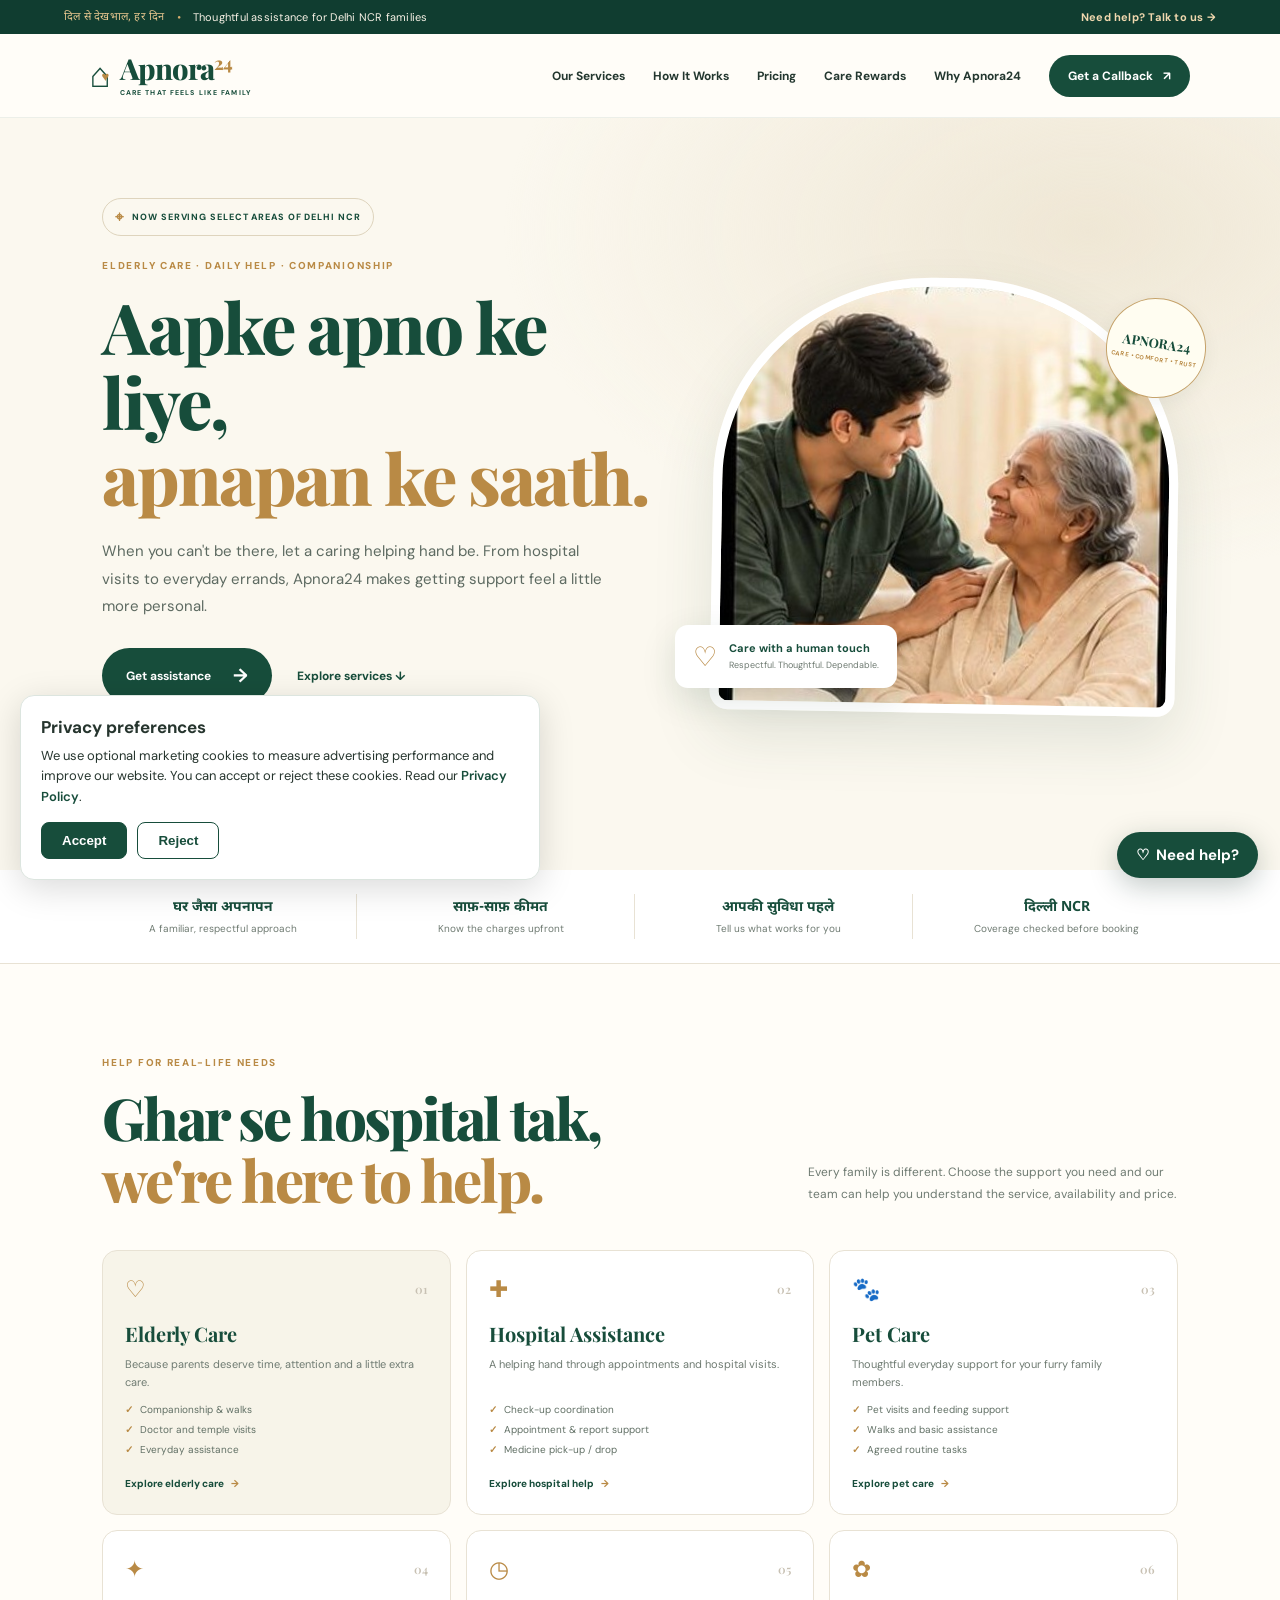
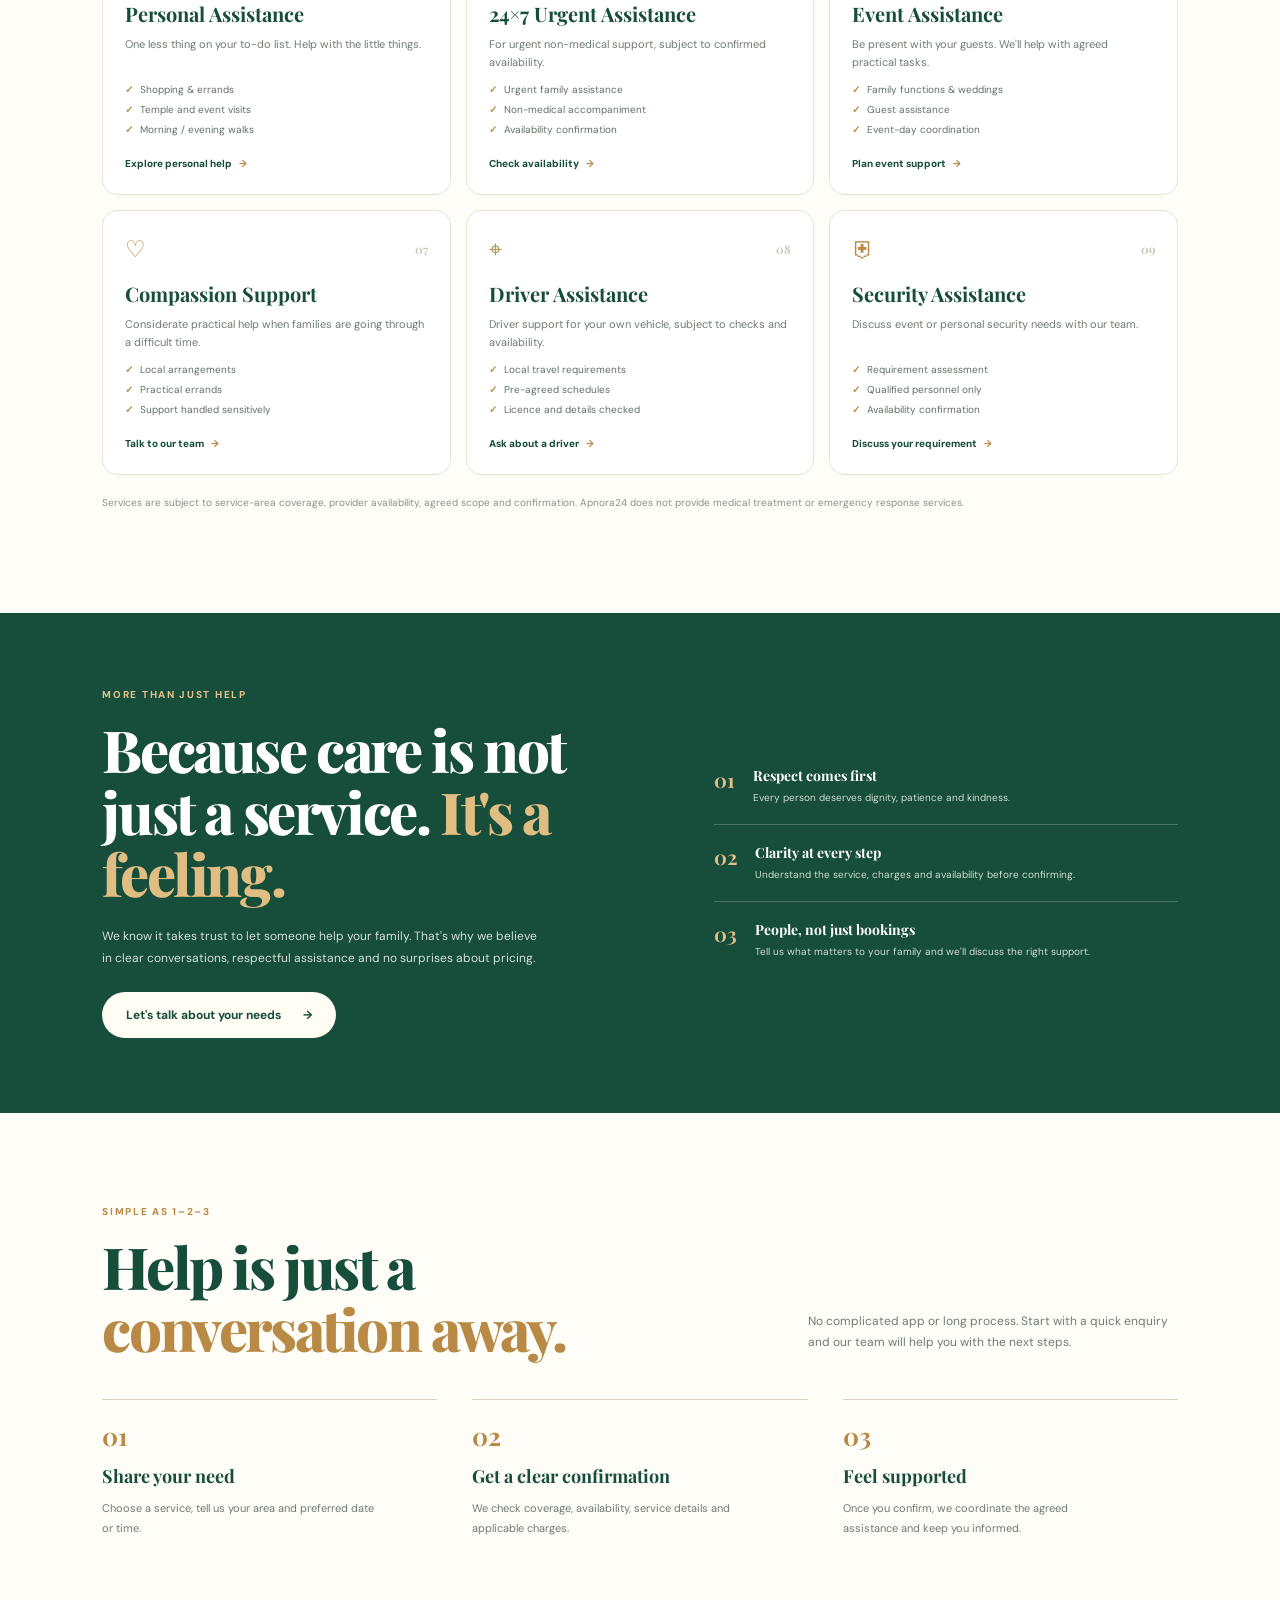
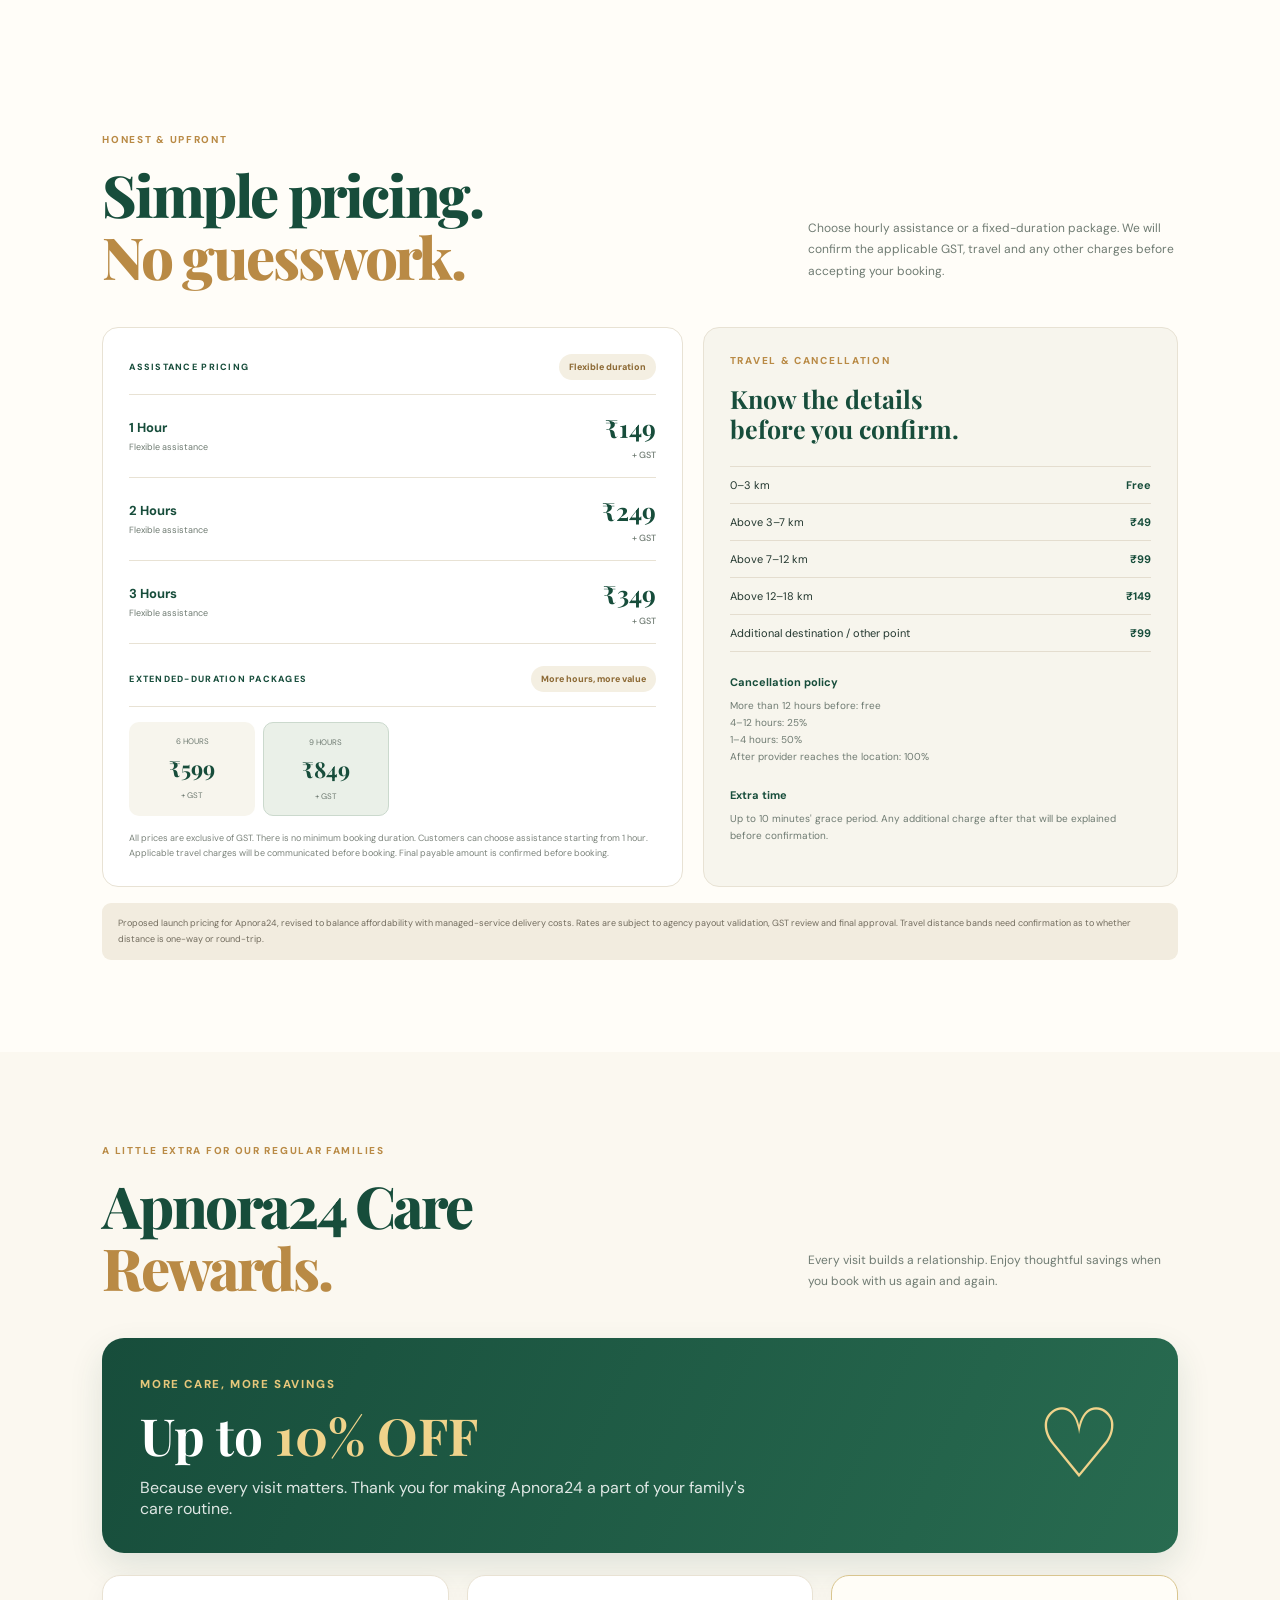
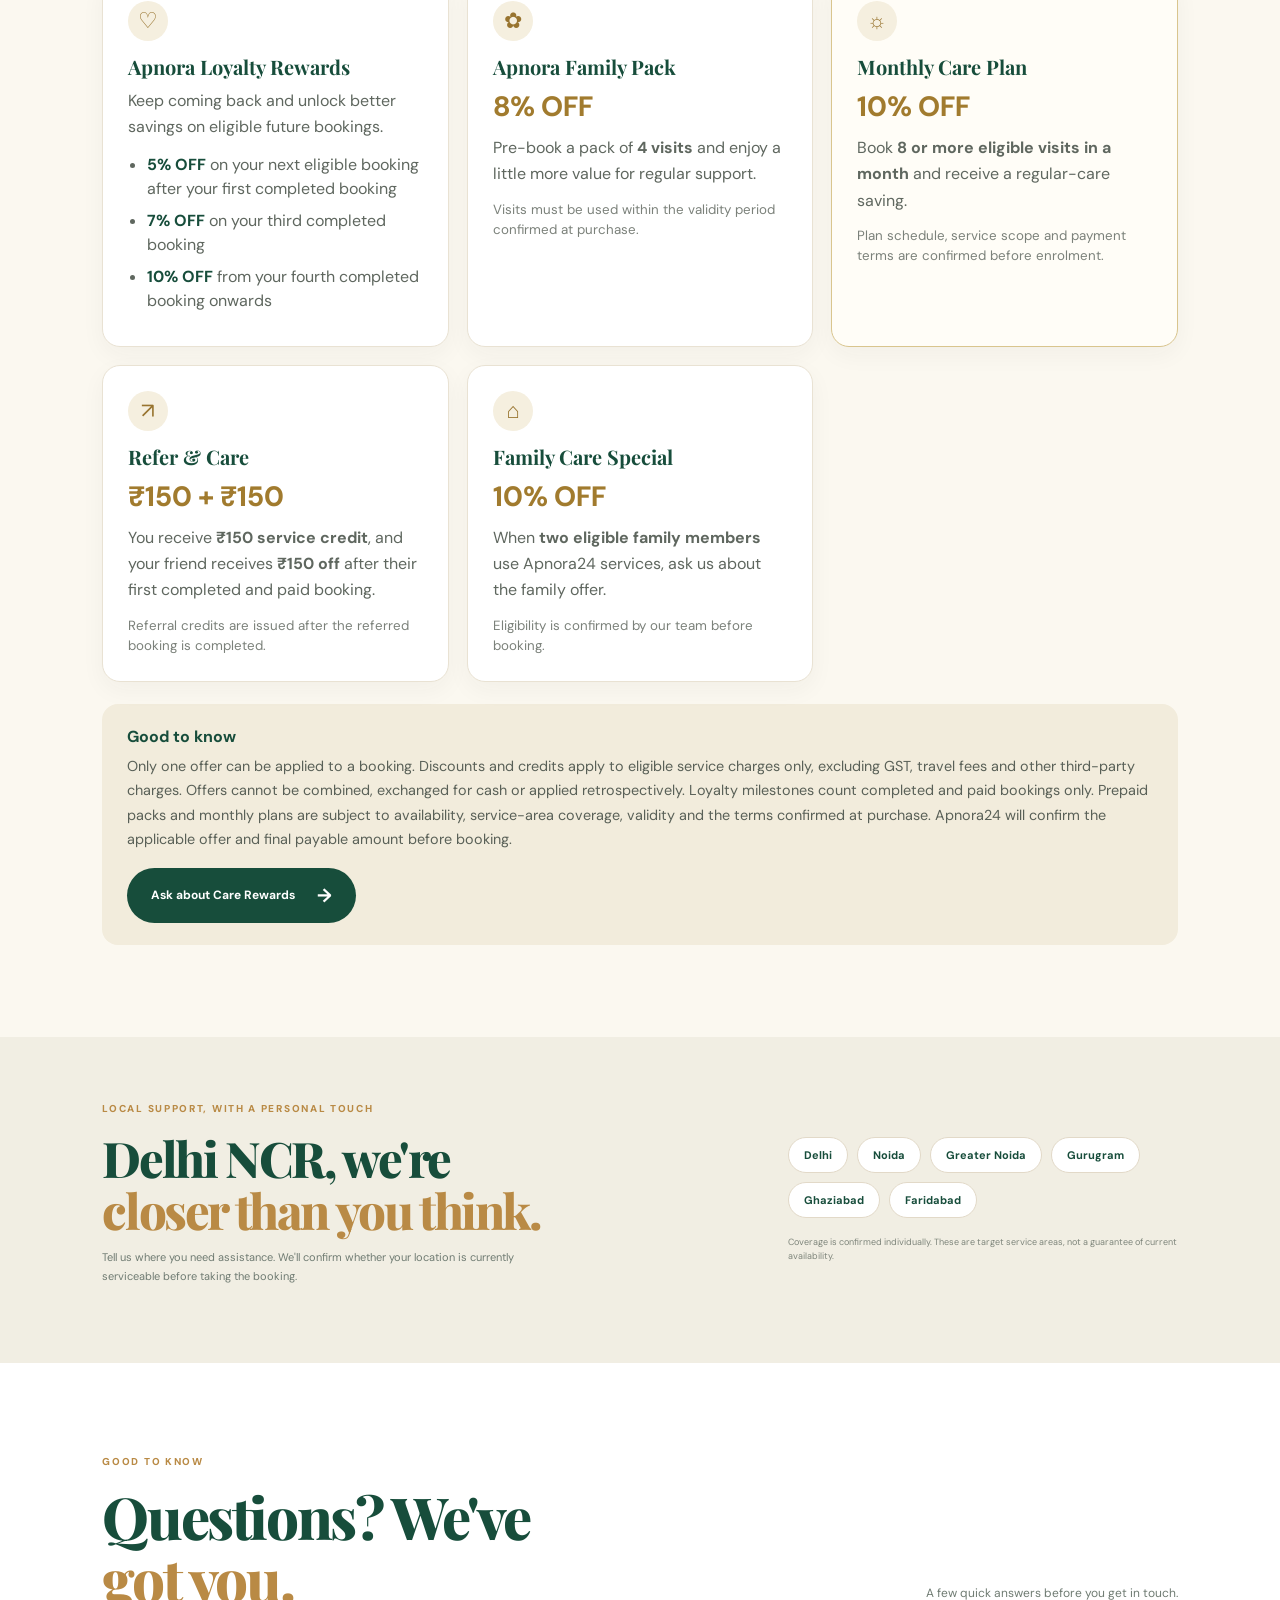
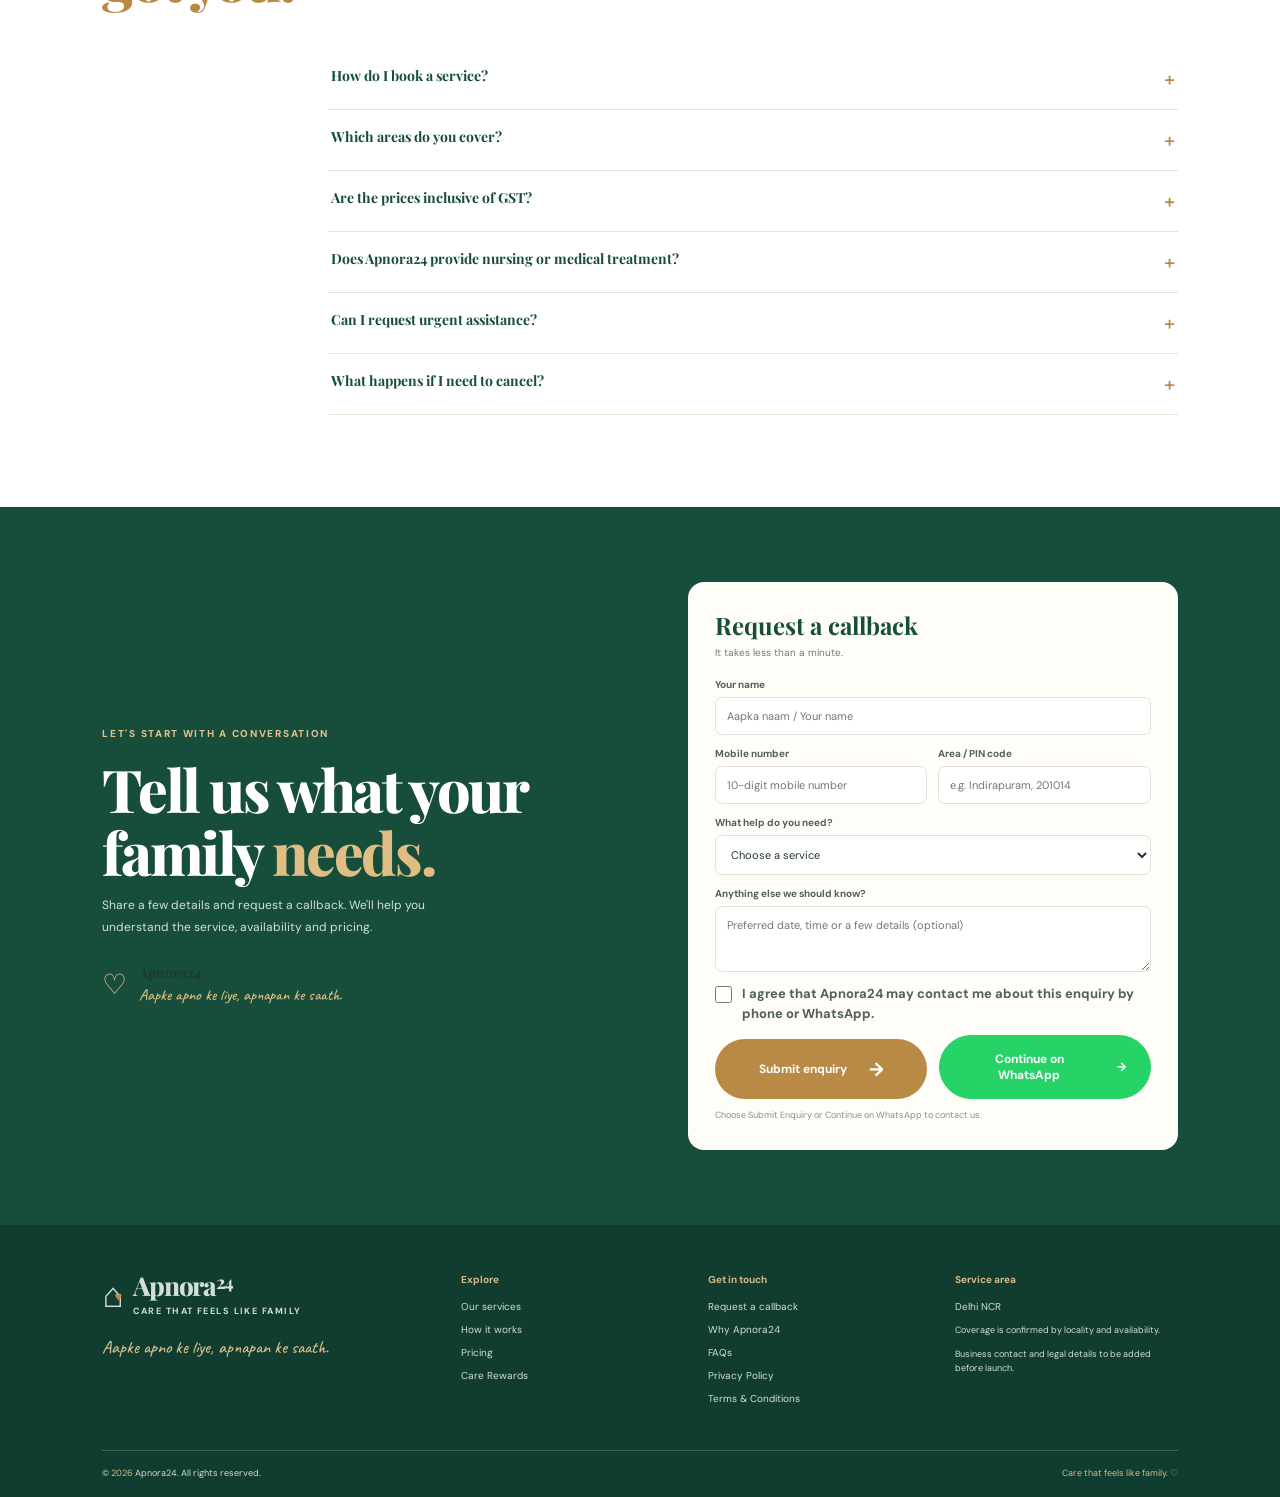
==== commit ca6ec5a3: "Update button logic" ====
--- a/apnora24-simple-netlify/index.html
+++ b/apnora24-simple-netlify/index.html
@@ -247,10 +247,24 @@
   <label>What help do you need?<select name="service" required><option value="">Choose a service</option><option>Elderly Care</option><option>Hospital Assistance</option><option>Pet Care</option><option>Personal Assistance</option><option>24×7 Urgent Assistance</option><option>Event Assistance</option><option>Compassion Support</option><option>Driver Assistance</option><option>Security Assistance</option></select></label>
   <label>Anything else we should know?<textarea name="message" rows="3" maxlength="1000" placeholder="Preferred date, time or a few details (optional)"></textarea></label>
   <label class="apnora-consent"><input type="checkbox" name="contactConsent" value="Yes" required><span>I agree that Apnora24 may contact me about this enquiry by phone or WhatsApp.</span></label>
-  <button class="btn btn-gold" type="submit">Submit enquiry <span>→</span></button>
-  <p class="form-hint" id="formHint" role="status" aria-live="polite">Your enquiry will be sent securely through this website. Please don't share sensitive medical or identity details here.</p>
-  <a class="apnora-whatsapp-after" id="whatsappAfterSubmit" hidden target="_blank" rel="noopener noreferrer">Continue on WhatsApp <span>→</span></a>
-</form></section>
+  <div class="form-actions">
+  <button class="btn btn-gold" type="submit">
+    Submit enquiry <span>→</span>
+  </button>
+
+  <button
+    class="btn btn-whatsapp"
+    type="button"
+    id="whatsappEnquiryButton"
+  >
+    Continue on WhatsApp <span>→</span>
+  </button>
+</div>
+
+<p class="form-hint" id="formHint" role="status" aria-live="polite">
+  Choose Submit Enquiry or Continue on WhatsApp to contact us.
+</p>
+ </form></section>
 </main>
 <footer class="footer"><div class="footer-brand"><a class="brand brand-footer" href="#home"><span class="brand-symbol">⌂<b>♥</b></span><span class="brand-name">Apnora<span>24</span><small>CARE THAT FEELS LIKE FAMILY</small></span></a><p>Aapke apno ke liye, apnapan ke saath.</p></div><div><strong>Explore</strong><a href="#services">Our services</a><a href="#how">How it works</a><a href="#pricing">Pricing</a><a href="#care-rewards">Care Rewards</a></div><div><strong>Get in touch</strong><a href="#enquiry">Request a callback</a><a href="#why">Why Apnora24</a><a href="#faq">FAQs</a><a href="privacy-policy.html">Privacy Policy</a><a href="terms.html">Terms &amp; Conditions</a></div><div><strong>Service area</strong><span>Delhi NCR</span><small>Coverage is confirmed by locality and availability.</small><small>Business contact and legal details to be added before launch.</small></div><div class="footer-bottom"><span>© <span id="year"></span> Apnora24. All rights reserved.</span><span>Care that feels like family. ♡</span></div></footer>
 
--- a/apnora24-simple-netlify/styles.css
+++ b/apnora24-simple-netlify/styles.css
@@ -163,5 +163,39 @@
     width: calc(100% - 20px);
   }
 }
-
-
+/* Enquiry form action buttons */
+.form-actions {
+  display: flex;
+  flex-wrap: wrap;
+  gap: 12px;
+  margin-top: 12px;
+}
+
+.form-actions .btn {
+  flex: 1 1 200px;
+  justify-content: center;
+  cursor: pointer;
+  min-height: 48px;
+}
+
+.btn-whatsapp {
+  background: #25D366;
+  color: #ffffff;
+  border: 1px solid #25D366;
+}
+
+.btn-whatsapp:hover {
+  background: #1eae55;
+  border-color: #1eae55;
+}
+
+@media (max-width: 520px) {
+  .form-actions {
+    flex-direction: column;
+  }
+
+  .form-actions .btn {
+    width: 100%;
+  }
+}
+
